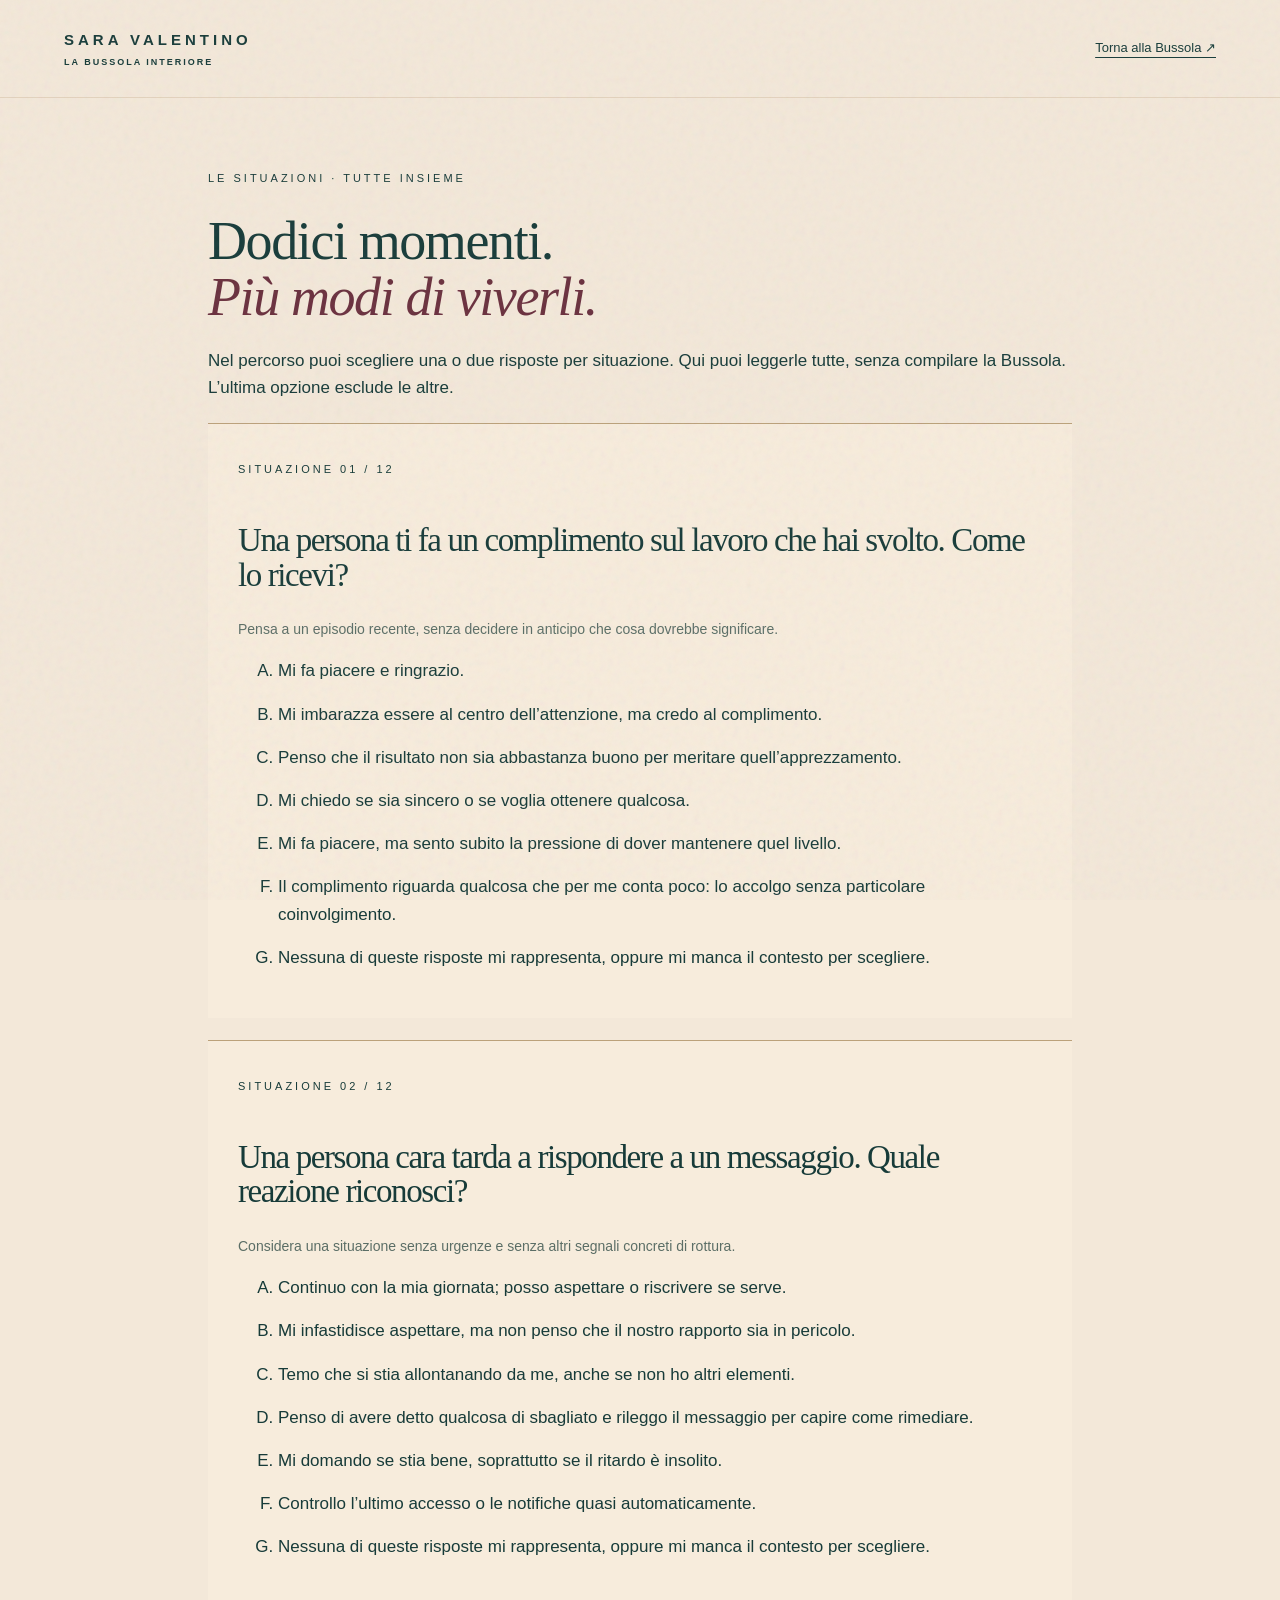
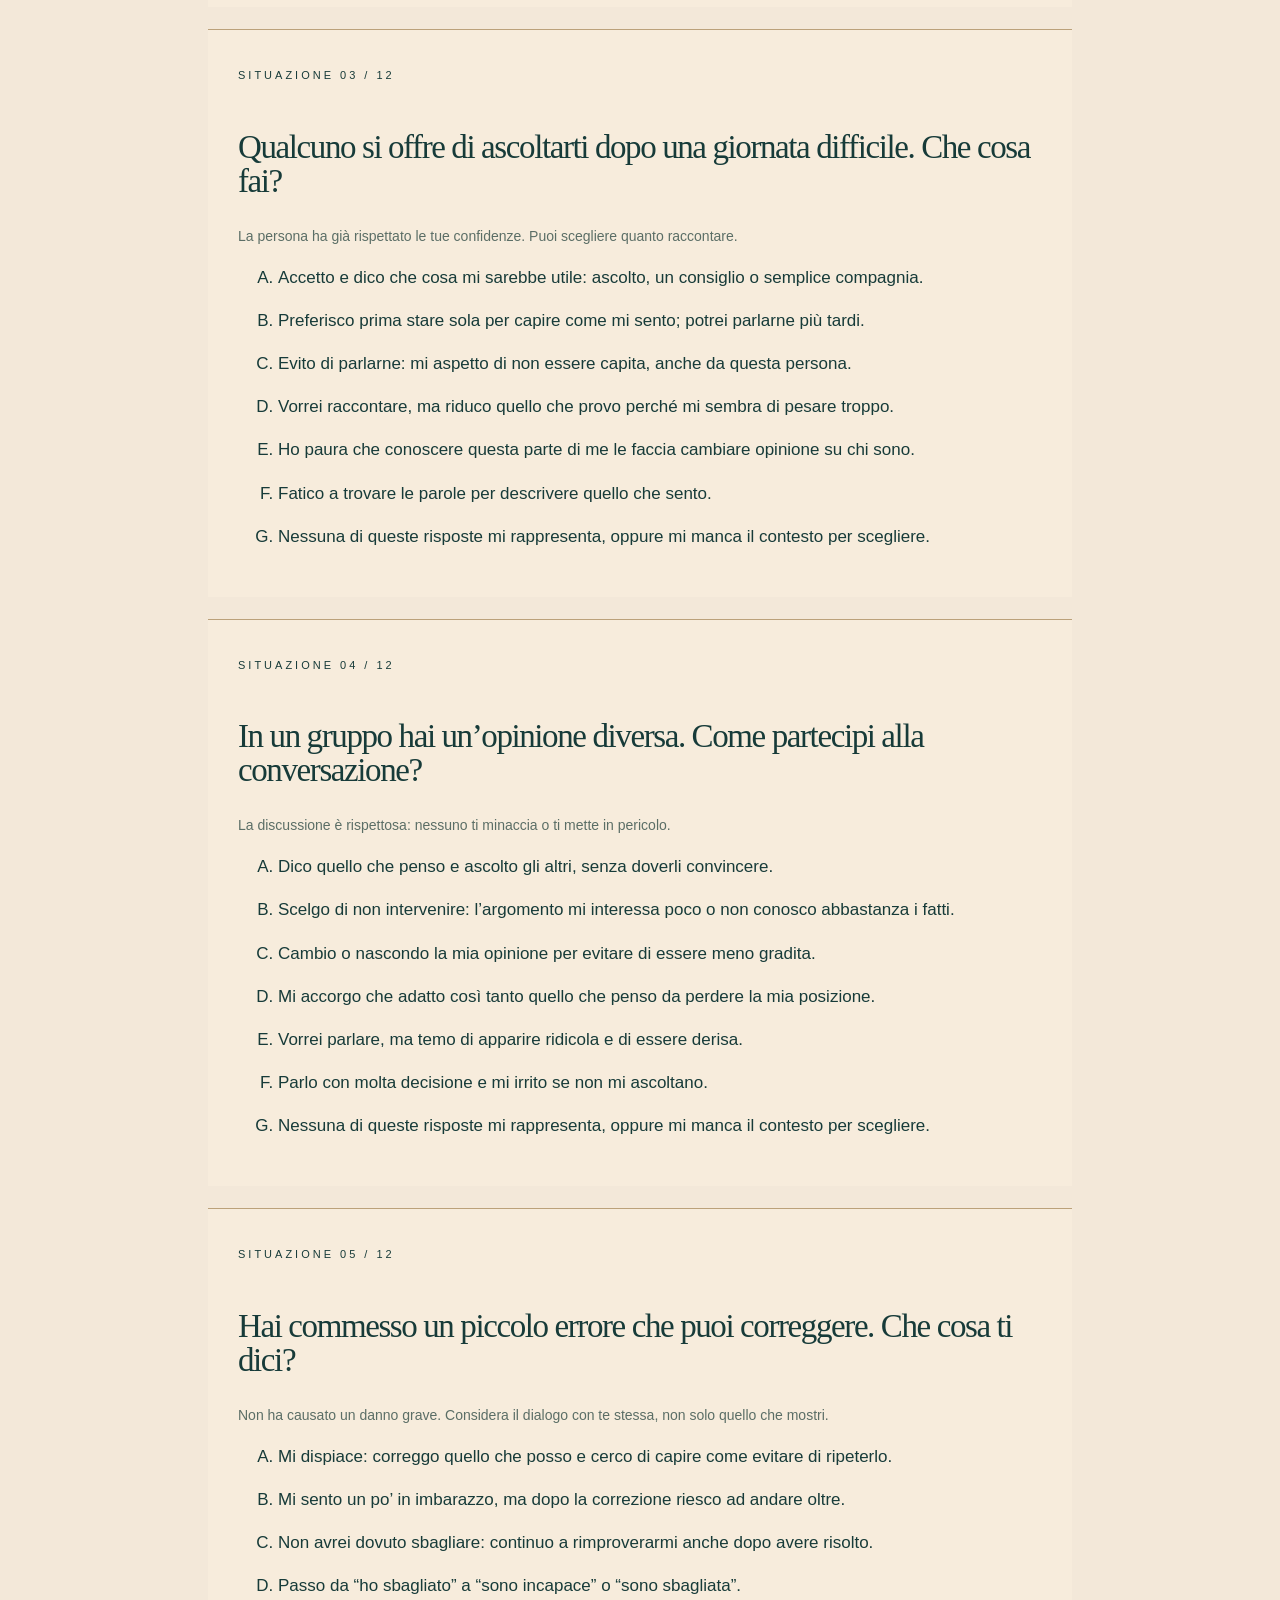
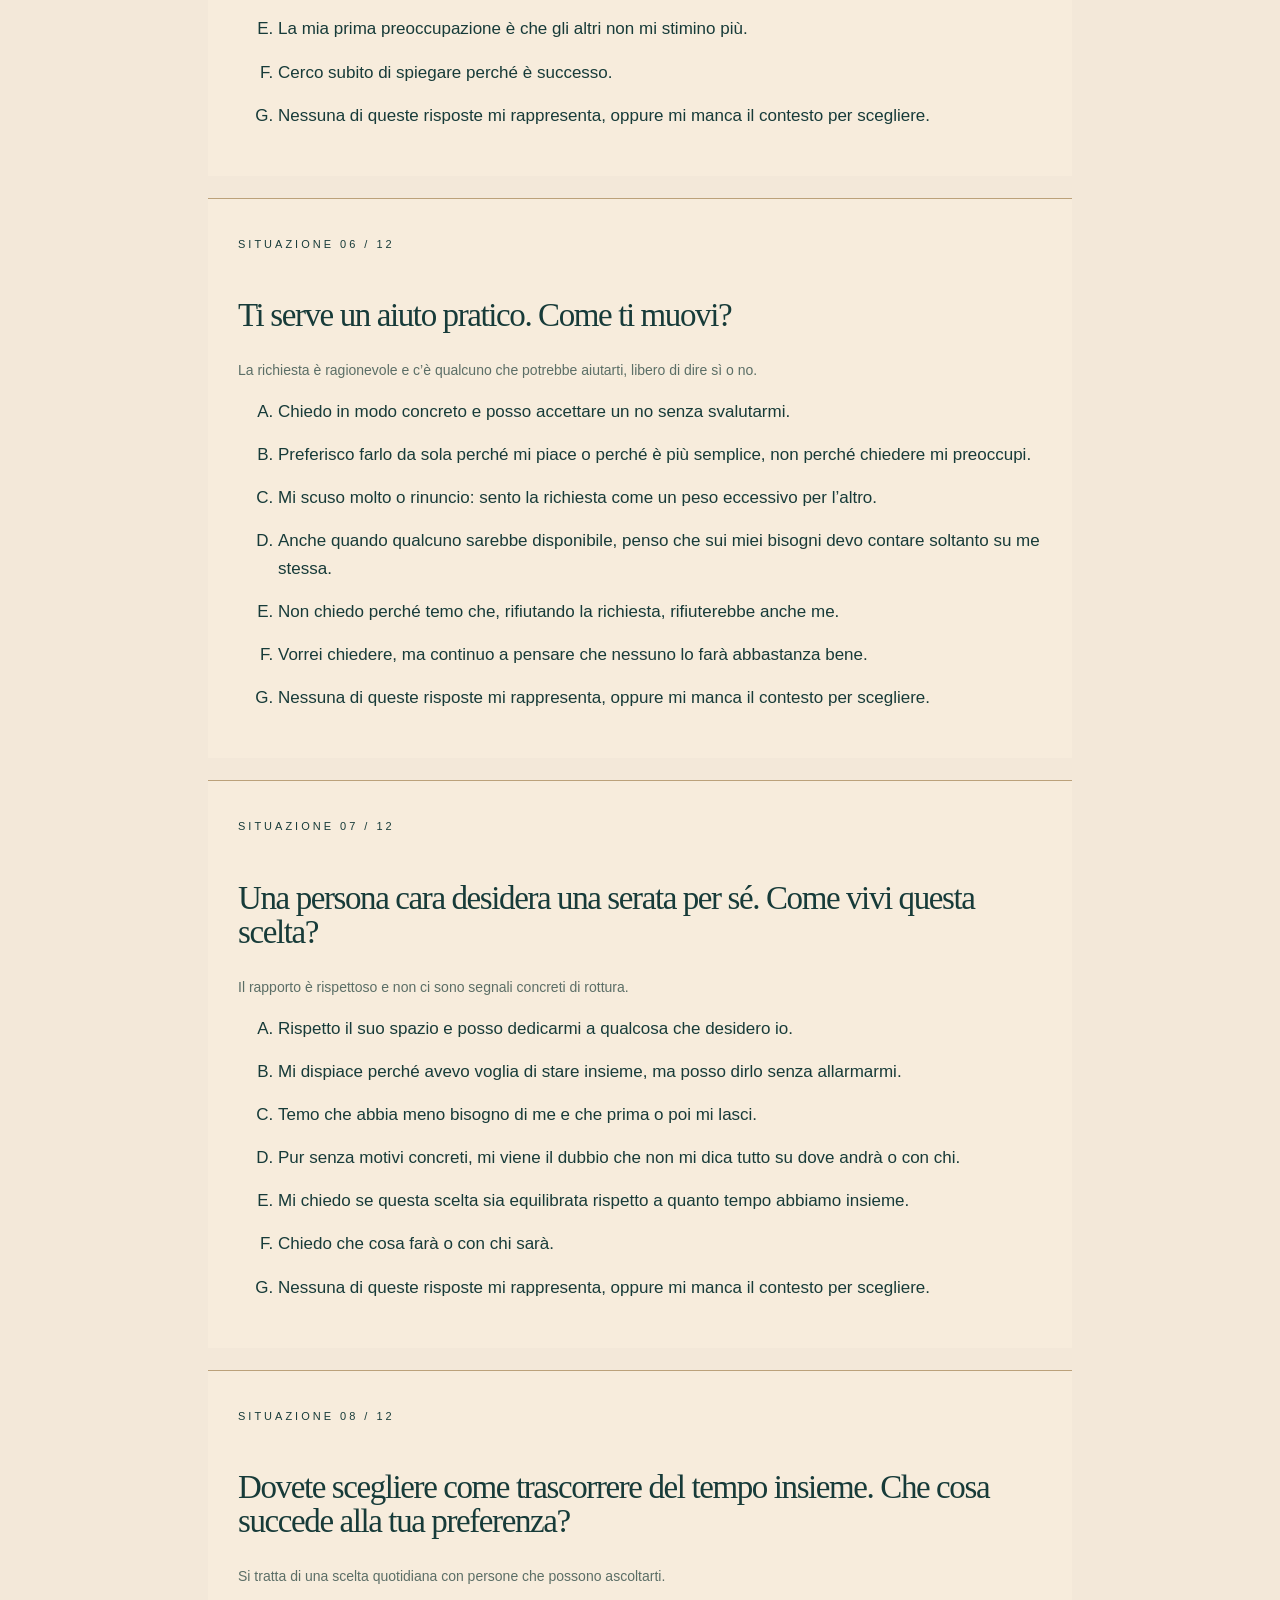
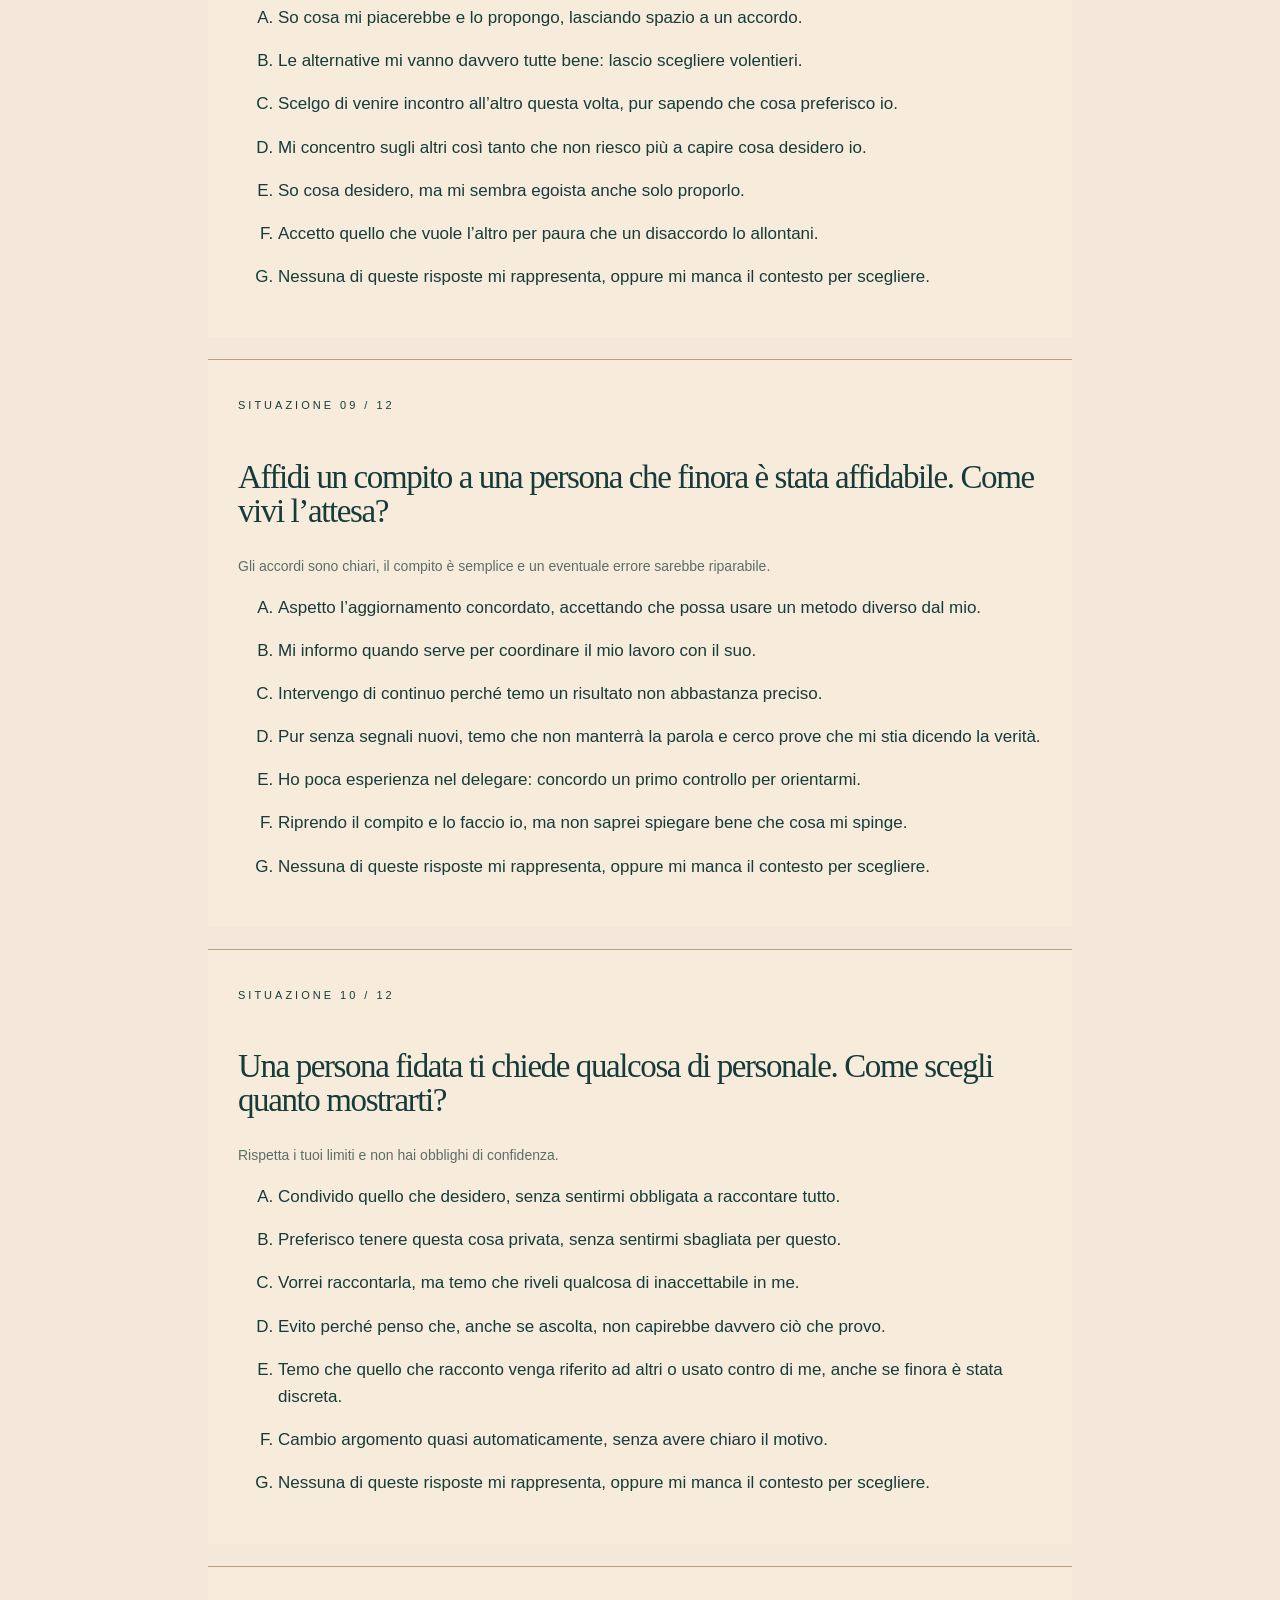
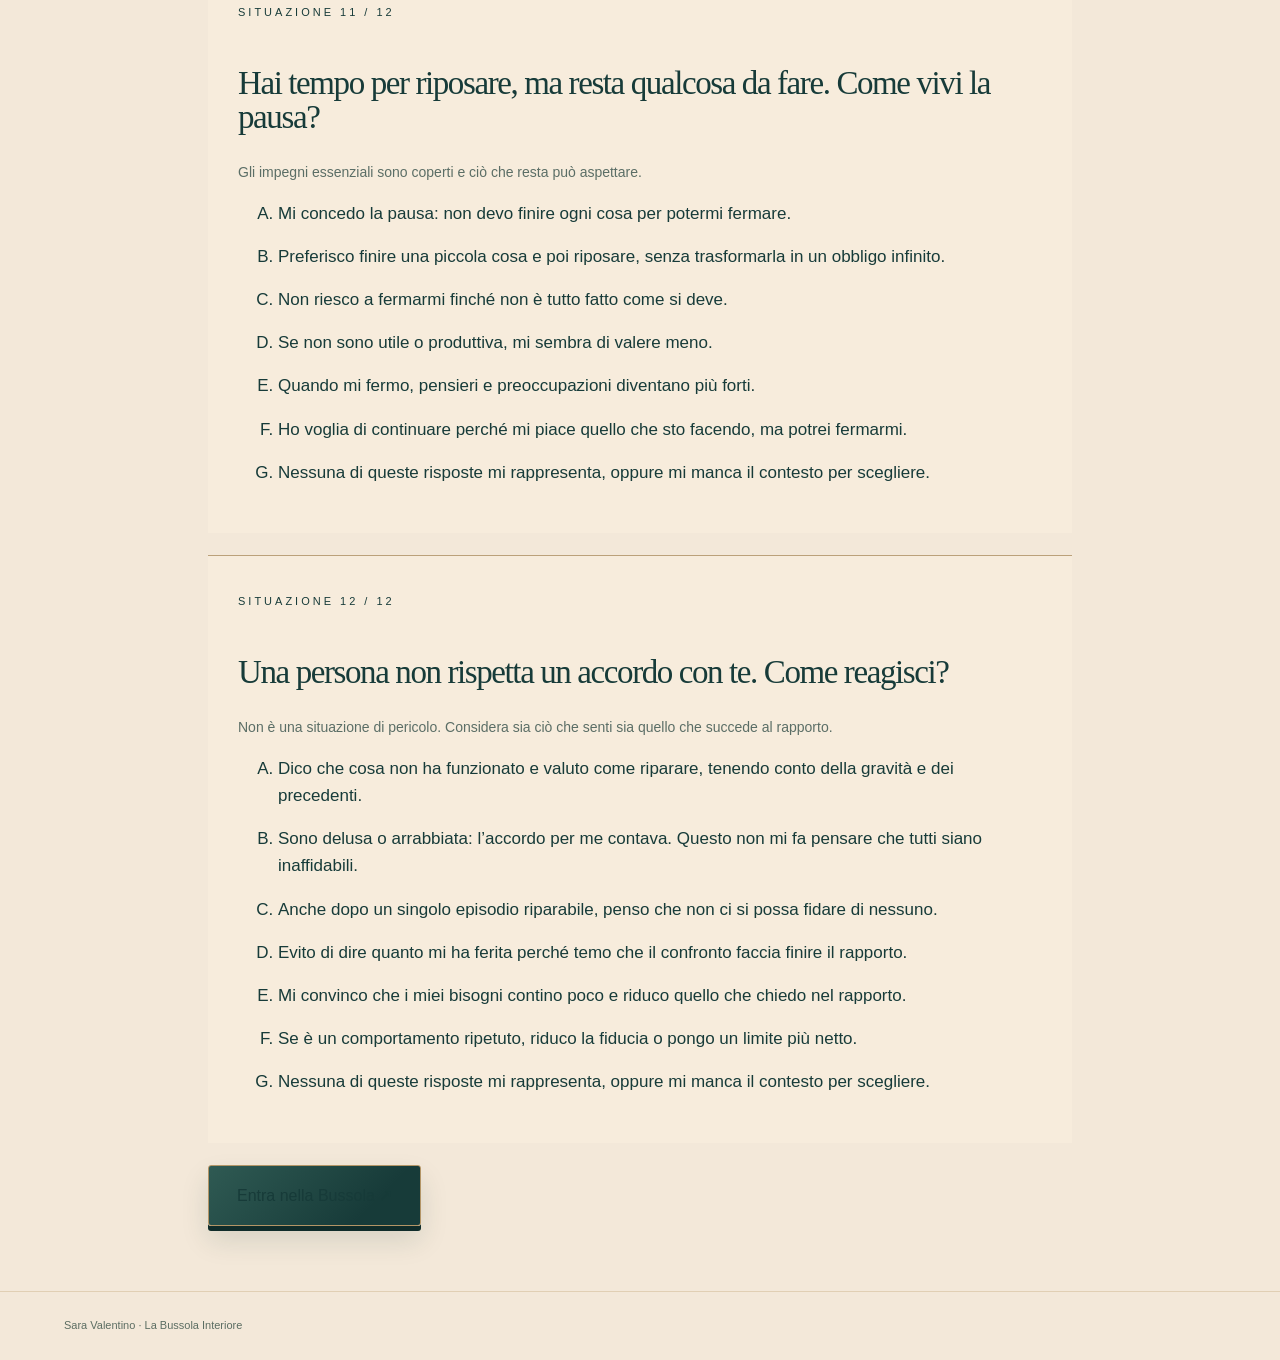
==== domande.html @ 87902593 "Bussola nuova con modulo email prima del risultato" ====
<!doctype html><html lang="it"><head><meta charset="utf-8"><meta name="viewport" content="width=device-width,initial-scale=1"><title>Le 12 domande | La Bussola Interiore</title><link rel="stylesheet" href="style.css"></head><body><header><a href="./" class="brand">SARA VALENTINO<span>LA BUSSOLA INTERIORE</span></a><a href="./" class="method">Torna alla Bussola ↗</a></header><main class="document"><span class="eyebrow">Le situazioni · tutte insieme</span><h1>Dodici momenti.<br><em>Più modi di viverli.</em></h1><p>Nel percorso puoi scegliere una o due risposte per situazione. Qui puoi leggerle tutte, senza compilare la Bussola. L’ultima opzione esclude le altre.</p><section class="profile"><span class="eyebrow">Situazione 01 / 12</span><h2>Una persona ti fa un complimento sul lavoro che hai svolto. Come lo ricevi?</h2><p class="note">Pensa a un episodio recente, senza decidere in anticipo che cosa dovrebbe significare.</p><ol type="A"><li>Mi fa piacere e ringrazio.</li><li>Mi imbarazza essere al centro dell’attenzione, ma credo al complimento.</li><li>Penso che il risultato non sia abbastanza buono per meritare quell’apprezzamento.</li><li>Mi chiedo se sia sincero o se voglia ottenere qualcosa.</li><li>Mi fa piacere, ma sento subito la pressione di dover mantenere quel livello.</li><li>Il complimento riguarda qualcosa che per me conta poco: lo accolgo senza particolare coinvolgimento.</li><li>Nessuna di queste risposte mi rappresenta, oppure mi manca il contesto per scegliere.</li></ol></section><section class="profile"><span class="eyebrow">Situazione 02 / 12</span><h2>Una persona cara tarda a rispondere a un messaggio. Quale reazione riconosci?</h2><p class="note">Considera una situazione senza urgenze e senza altri segnali concreti di rottura.</p><ol type="A"><li>Continuo con la mia giornata; posso aspettare o riscrivere se serve.</li><li>Mi infastidisce aspettare, ma non penso che il nostro rapporto sia in pericolo.</li><li>Temo che si stia allontanando da me, anche se non ho altri elementi.</li><li>Penso di avere detto qualcosa di sbagliato e rileggo il messaggio per capire come rimediare.</li><li>Mi domando se stia bene, soprattutto se il ritardo è insolito.</li><li>Controllo l’ultimo accesso o le notifiche quasi automaticamente.</li><li>Nessuna di queste risposte mi rappresenta, oppure mi manca il contesto per scegliere.</li></ol></section><section class="profile"><span class="eyebrow">Situazione 03 / 12</span><h2>Qualcuno si offre di ascoltarti dopo una giornata difficile. Che cosa fai?</h2><p class="note">La persona ha già rispettato le tue confidenze. Puoi scegliere quanto raccontare.</p><ol type="A"><li>Accetto e dico che cosa mi sarebbe utile: ascolto, un consiglio o semplice compagnia.</li><li>Preferisco prima stare sola per capire come mi sento; potrei parlarne più tardi.</li><li>Evito di parlarne: mi aspetto di non essere capita, anche da questa persona.</li><li>Vorrei raccontare, ma riduco quello che provo perché mi sembra di pesare troppo.</li><li>Ho paura che conoscere questa parte di me le faccia cambiare opinione su chi sono.</li><li>Fatico a trovare le parole per descrivere quello che sento.</li><li>Nessuna di queste risposte mi rappresenta, oppure mi manca il contesto per scegliere.</li></ol></section><section class="profile"><span class="eyebrow">Situazione 04 / 12</span><h2>In un gruppo hai un’opinione diversa. Come partecipi alla conversazione?</h2><p class="note">La discussione è rispettosa: nessuno ti minaccia o ti mette in pericolo.</p><ol type="A"><li>Dico quello che penso e ascolto gli altri, senza doverli convincere.</li><li>Scelgo di non intervenire: l’argomento mi interessa poco o non conosco abbastanza i fatti.</li><li>Cambio o nascondo la mia opinione per evitare di essere meno gradita.</li><li>Mi accorgo che adatto così tanto quello che penso da perdere la mia posizione.</li><li>Vorrei parlare, ma temo di apparire ridicola e di essere derisa.</li><li>Parlo con molta decisione e mi irrito se non mi ascoltano.</li><li>Nessuna di queste risposte mi rappresenta, oppure mi manca il contesto per scegliere.</li></ol></section><section class="profile"><span class="eyebrow">Situazione 05 / 12</span><h2>Hai commesso un piccolo errore che puoi correggere. Che cosa ti dici?</h2><p class="note">Non ha causato un danno grave. Considera il dialogo con te stessa, non solo quello che mostri.</p><ol type="A"><li>Mi dispiace: correggo quello che posso e cerco di capire come evitare di ripeterlo.</li><li>Mi sento un po’ in imbarazzo, ma dopo la correzione riesco ad andare oltre.</li><li>Non avrei dovuto sbagliare: continuo a rimproverarmi anche dopo avere risolto.</li><li>Passo da “ho sbagliato” a “sono incapace” o “sono sbagliata”.</li><li>La mia prima preoccupazione è che gli altri non mi stimino più.</li><li>Cerco subito di spiegare perché è successo.</li><li>Nessuna di queste risposte mi rappresenta, oppure mi manca il contesto per scegliere.</li></ol></section><section class="profile"><span class="eyebrow">Situazione 06 / 12</span><h2>Ti serve un aiuto pratico. Come ti muovi?</h2><p class="note">La richiesta è ragionevole e c’è qualcuno che potrebbe aiutarti, libero di dire sì o no.</p><ol type="A"><li>Chiedo in modo concreto e posso accettare un no senza svalutarmi.</li><li>Preferisco farlo da sola perché mi piace o perché è più semplice, non perché chiedere mi preoccupi.</li><li>Mi scuso molto o rinuncio: sento la richiesta come un peso eccessivo per l’altro.</li><li>Anche quando qualcuno sarebbe disponibile, penso che sui miei bisogni devo contare soltanto su me stessa.</li><li>Non chiedo perché temo che, rifiutando la richiesta, rifiuterebbe anche me.</li><li>Vorrei chiedere, ma continuo a pensare che nessuno lo farà abbastanza bene.</li><li>Nessuna di queste risposte mi rappresenta, oppure mi manca il contesto per scegliere.</li></ol></section><section class="profile"><span class="eyebrow">Situazione 07 / 12</span><h2>Una persona cara desidera una serata per sé. Come vivi questa scelta?</h2><p class="note">Il rapporto è rispettoso e non ci sono segnali concreti di rottura.</p><ol type="A"><li>Rispetto il suo spazio e posso dedicarmi a qualcosa che desidero io.</li><li>Mi dispiace perché avevo voglia di stare insieme, ma posso dirlo senza allarmarmi.</li><li>Temo che abbia meno bisogno di me e che prima o poi mi lasci.</li><li>Pur senza motivi concreti, mi viene il dubbio che non mi dica tutto su dove andrà o con chi.</li><li>Mi chiedo se questa scelta sia equilibrata rispetto a quanto tempo abbiamo insieme.</li><li>Chiedo che cosa farà o con chi sarà.</li><li>Nessuna di queste risposte mi rappresenta, oppure mi manca il contesto per scegliere.</li></ol></section><section class="profile"><span class="eyebrow">Situazione 08 / 12</span><h2>Dovete scegliere come trascorrere del tempo insieme. Che cosa succede alla tua preferenza?</h2><p class="note">Si tratta di una scelta quotidiana con persone che possono ascoltarti.</p><ol type="A"><li>So cosa mi piacerebbe e lo propongo, lasciando spazio a un accordo.</li><li>Le alternative mi vanno davvero tutte bene: lascio scegliere volentieri.</li><li>Scelgo di venire incontro all’altro questa volta, pur sapendo che cosa preferisco io.</li><li>Mi concentro sugli altri così tanto che non riesco più a capire cosa desidero io.</li><li>So cosa desidero, ma mi sembra egoista anche solo proporlo.</li><li>Accetto quello che vuole l’altro per paura che un disaccordo lo allontani.</li><li>Nessuna di queste risposte mi rappresenta, oppure mi manca il contesto per scegliere.</li></ol></section><section class="profile"><span class="eyebrow">Situazione 09 / 12</span><h2>Affidi un compito a una persona che finora è stata affidabile. Come vivi l’attesa?</h2><p class="note">Gli accordi sono chiari, il compito è semplice e un eventuale errore sarebbe riparabile.</p><ol type="A"><li>Aspetto l’aggiornamento concordato, accettando che possa usare un metodo diverso dal mio.</li><li>Mi informo quando serve per coordinare il mio lavoro con il suo.</li><li>Intervengo di continuo perché temo un risultato non abbastanza preciso.</li><li>Pur senza segnali nuovi, temo che non manterrà la parola e cerco prove che mi stia dicendo la verità.</li><li>Ho poca esperienza nel delegare: concordo un primo controllo per orientarmi.</li><li>Riprendo il compito e lo faccio io, ma non saprei spiegare bene che cosa mi spinge.</li><li>Nessuna di queste risposte mi rappresenta, oppure mi manca il contesto per scegliere.</li></ol></section><section class="profile"><span class="eyebrow">Situazione 10 / 12</span><h2>Una persona fidata ti chiede qualcosa di personale. Come scegli quanto mostrarti?</h2><p class="note">Rispetta i tuoi limiti e non hai obblighi di confidenza.</p><ol type="A"><li>Condivido quello che desidero, senza sentirmi obbligata a raccontare tutto.</li><li>Preferisco tenere questa cosa privata, senza sentirmi sbagliata per questo.</li><li>Vorrei raccontarla, ma temo che riveli qualcosa di inaccettabile in me.</li><li>Evito perché penso che, anche se ascolta, non capirebbe davvero ciò che provo.</li><li>Temo che quello che racconto venga riferito ad altri o usato contro di me, anche se finora è stata discreta.</li><li>Cambio argomento quasi automaticamente, senza avere chiaro il motivo.</li><li>Nessuna di queste risposte mi rappresenta, oppure mi manca il contesto per scegliere.</li></ol></section><section class="profile"><span class="eyebrow">Situazione 11 / 12</span><h2>Hai tempo per riposare, ma resta qualcosa da fare. Come vivi la pausa?</h2><p class="note">Gli impegni essenziali sono coperti e ciò che resta può aspettare.</p><ol type="A"><li>Mi concedo la pausa: non devo finire ogni cosa per potermi fermare.</li><li>Preferisco finire una piccola cosa e poi riposare, senza trasformarla in un obbligo infinito.</li><li>Non riesco a fermarmi finché non è tutto fatto come si deve.</li><li>Se non sono utile o produttiva, mi sembra di valere meno.</li><li>Quando mi fermo, pensieri e preoccupazioni diventano più forti.</li><li>Ho voglia di continuare perché mi piace quello che sto facendo, ma potrei fermarmi.</li><li>Nessuna di queste risposte mi rappresenta, oppure mi manca il contesto per scegliere.</li></ol></section><section class="profile"><span class="eyebrow">Situazione 12 / 12</span><h2>Una persona non rispetta un accordo con te. Come reagisci?</h2><p class="note">Non è una situazione di pericolo. Considera sia ciò che senti sia quello che succede al rapporto.</p><ol type="A"><li>Dico che cosa non ha funzionato e valuto come riparare, tenendo conto della gravità e dei precedenti.</li><li>Sono delusa o arrabbiata: l’accordo per me contava. Questo non mi fa pensare che tutti siano inaffidabili.</li><li>Anche dopo un singolo episodio riparabile, penso che non ci si possa fidare di nessuno.</li><li>Evito di dire quanto mi ha ferita perché temo che il confronto faccia finire il rapporto.</li><li>Mi convinco che i miei bisogni contino poco e riduco quello che chiedo nel rapporto.</li><li>Se è un comportamento ripetuto, riduco la fiducia o pongo un limite più netto.</li><li>Nessuna di queste risposte mi rappresenta, oppure mi manca il contesto per scegliere.</li></ol></section><a class="primary" href="./">Entra nella Bussola ↗</a></main><footer>Sara Valentino · La Bussola Interiore</footer></body></html>
---- style.css ----
*{box-sizing:border-box} :root{--ink:#173b39;--paper:#f3e8d9;--rose:#dec0af;--gold:#c69f63;--wine:#6a303e}body{margin:0;color:var(--ink);background:var(--paper);font-family:Arial,Helvetica,sans-serif;font-size:17px;line-height:1.6}body:before{content:'';position:fixed;inset:0;pointer-events:none;opacity:.16;z-index:8;background-image:url("data:image/svg+xml,%3Csvg viewBox='0 0 160 160' xmlns='http://www.w3.org/2000/svg'%3E%3Cfilter id='n'%3E%3CfeTurbulence type='fractalNoise' baseFrequency='.85' numOctaves='3' stitchTiles='stitch'/%3E%3C/filter%3E%3Crect width='100%25' height='100%25' opacity='.4' filter='url(%23n)'/%3E%3C/svg%3E")}header{max-width:1440px;margin:auto;display:flex;align-items:center;justify-content:space-between;padding:28px 5vw;border-bottom:1px solid #b8987044}.brand{color:var(--ink);font-size:15px;letter-spacing:4px;text-decoration:none;font-weight:bold}.brand span{display:block;font-size:9px;letter-spacing:2px;margin-top:3px}.method{color:var(--ink);font-size:13px;text-underline-offset:5px}h1,h2,h3{font-family:Georgia,'Times New Roman',serif;font-weight:normal;line-height:1.04;letter-spacing:-1.4px}h1{font-size:clamp(48px,6.4vw,94px);margin:22px 0}h1 em,h2 em{color:var(--wine);font-weight:normal}h2{font-size:clamp(34px,4vw,58px)}h3{font-size:29px;letter-spacing:-.6px}.eyebrow{font-size:11px;letter-spacing:3px;text-transform:uppercase}.hero{display:grid;grid-template-columns:1.04fr 1fr;max-width:1440px;margin:auto;min-height:710px}.intro{padding:72px 5vw 60px;display:flex;flex-direction:column;align-items:flex-start;justify-content:center}.intro p{max-width:430px;margin:10px 0 24px}.art{position:relative;min-height:650px;background:#193a38 url('assets/hero.jpg') center/cover;box-shadow:inset 0 0 60px #0003}.art:after{content:'';position:absolute;inset:0;background:linear-gradient(0deg,#102b32aa,transparent 40%)}.art-caption{position:absolute;bottom:35px;left:30px;right:30px;color:#f8e8d5;z-index:1;font-family:Georgia,serif;font-size:29px;line-height:1.15}.art-caption small{display:block;font:10px Arial;letter-spacing:3px;margin-top:18px}.gold-line{width:64px;height:1px;background:var(--gold);margin:25px 0}.primary{border:1px solid #b39566;background:linear-gradient(135deg,#2f5a53,#173b39 75%);color:#fff5e5;padding:17px 28px;font-size:16px;cursor:pointer;box-shadow:0 5px 0 #102c2a,0 14px 28px #16393422;display:inline-block;text-decoration:none;border-radius:3px}.primary:hover{background:linear-gradient(135deg,#396f63,#214b43)}button,a{touch-action:manipulation}button:focus-visible,a:focus-visible{outline:3px solid #b67a31;outline-offset:5px}.small{font-size:13px;color:#49625b}.facts{display:flex;gap:24px;margin:24px 0 10px;font-size:12px}.facts span{border-top:1px solid #bd9868;padding-top:8px}.promise{max-width:1130px;padding:45px 30px;margin:auto;display:grid;grid-template-columns:1fr 2fr;gap:40px}.promise p{margin:0}.shell{display:grid;grid-template-columns:minmax(280px,.72fr) 1.4fr;max-width:1240px;margin:38px auto 65px;min-height:720px;box-shadow:0 28px 60px #36271c18}.side-art{background:#173d3a url('assets/hero.jpg') 57% center/cover;position:relative;min-height:580px}.side-art:after{content:'';position:absolute;inset:0;background:linear-gradient(0deg,#102f31ee,transparent 85%)}.side-copy{position:absolute;z-index:1;bottom:36px;padding:35px;color:#f6e5d0}.side-copy h2{font-size:44px}.side-copy p{font-size:14px;color:#ecdbca}.sheet{padding:42px 50px;background:linear-gradient(120deg,#fff6e9,#ecddca);box-shadow:inset 1px 0 2px #fff9;position:relative}.progress-info{display:flex;justify-content:space-between;font-size:11px;letter-spacing:1.5px;text-transform:uppercase}.progress{height:3px;background:#c7bca9;margin:12px 0 30px}.progress div{height:3px;background:var(--wine);transition:width .3s}.sheet h2{font-size:clamp(30px,3vw,43px);line-height:1.12;margin:22px 0 13px}.note{font-size:14px;line-height:1.5;color:#5b6e66}.answers{display:grid;gap:12px;margin:26px 0}.answer{display:flex;gap:15px;align-items:center;text-align:left;color:var(--ink);padding:17px 20px;border:1px solid #bfa889;border-radius:4px;background:linear-gradient(135deg,#fff9ef,#e8d8c5);box-shadow:0 3px 0 #b5a18b55,0 7px 14px #4b33280b;font:16px/1.4 Arial;cursor:pointer;min-height:65px}.answer .letter{border:1px solid #ac9572;border-radius:50%;flex-shrink:0;height:28px;width:28px;display:grid;place-items:center;font-size:11px}.answer:hover{border-color:#497669;background:#f4e3cf}.answer[aria-pressed=true]{background:linear-gradient(125deg,#305951,#1e433e);color:#fff4e0;border-color:#af8e58;box-shadow:0 3px 0 #142e2a}.answer[aria-pressed=true] .letter{border-color:#d3b579}.answer:last-child{font-size:14px}.navigation{display:flex;justify-content:space-between;align-items:center;margin-top:27px;gap:20px}.plain{background:none;border:0;color:var(--ink);font-size:14px;padding:12px 0;cursor:pointer;text-decoration:underline;text-underline-offset:4px}.primary:disabled{opacity:.4;cursor:default}.privacy{font-size:12px;color:#627267;line-height:1.4;margin-top:22px}.results{max-width:1000px;margin:60px auto;padding:0 30px}.result-head{border-bottom:1px solid #b29468;padding-bottom:25px}.result-head h1{font-size:clamp(42px,5vw,65px)}.summary-ribbon{display:flex;gap:20px;flex-wrap:wrap;margin:24px 0;color:#365f55;font-size:14px}.summary-ribbon span{padding:10px 0;border-top:1px solid #bba17a}.result-grid{display:grid;grid-template-columns:1fr 1fr;gap:35px;margin:34px 0}.map{background:#e6d5bd;padding:30px;box-shadow:inset 0 1px #fff,0 12px 24px #32201e12;border:1px solid #c4a97e}.map h3{margin-top:0}.bar-row{margin:15px 0}.bar-title{display:flex;justify-content:space-between;gap:10px;font-size:14px}.bar-title span:last-child{font-size:12px;white-space:nowrap}.bar{height:7px;background:#c7b49a;margin-top:6px;border-radius:10px;overflow:hidden}.bar div{height:100%;background:linear-gradient(90deg,#42695d,#224a44);border-radius:10px}.profile{padding:30px;border-top:1px solid #bba17a;margin:22px 0;background:#fff4e44a}.profile h3{margin:8px 0}.profile .subtitle{font-family:Georgia,serif;font-size:23px;color:var(--wine)}.phrases{list-style:none;padding:0;counter-reset:item}.phrases li{position:relative;padding:12px 0 12px 38px;border-bottom:1px solid #bb9d7133;font-family:Georgia,serif;font-size:21px;line-height:1.3}.phrases li:before{counter-increment:item;content:'0' counter(item);position:absolute;left:0;color:#946d3a;font:11px/26px Arial}.book{display:grid;grid-template-columns:155px 1fr;gap:32px;padding:38px;background:#173c39;color:#f7ead9;margin-top:45px;border-top:3px solid #b89b64}.book img{width:100%;height:auto;align-self:center;box-shadow:8px 12px 24px #0006}.book h3{font-size:32px;margin:8px 0 15px}.book p{font-size:15px}.book a{color:#f4d9aa;text-underline-offset:5px}.document{max-width:920px;margin:65px auto;padding:0 28px}.document h1{font-size:54px}.document h2{font-size:33px;margin-top:42px}.document a{color:var(--ink)}.document li{margin:16px 0}.document .notice{padding:24px;background:#e4d1b5;border-left:3px solid var(--wine)}footer{padding:25px 5vw;display:flex;gap:15px;justify-content:space-between;border-top:1px solid #bc9c6b55;color:#5b6d62;font-size:11px}.topic-row{display:flex;justify-content:space-between;align-items:center;gap:12px;padding:10px 0;border-bottom:1px solid #b8987044;font-size:15px}.topic-row:last-child{border-bottom:0}.topic-row>div{display:flex;flex-wrap:wrap;gap:6px;justify-content:flex-end}.evidence-number{display:inline-grid;place-items:center;width:26px;height:26px;border-radius:50%;background:var(--ink);color:#fff4e0;font-size:12px}.evidence{list-style:none;padding:0}.evidence li{padding:14px 0;border-bottom:1px solid #bb9d7133}.evidence li p{margin:4px 0}.single-topic{margin:12px 0}.single-topic summary{cursor:pointer;font-family:Georgia,serif;font-size:20px;padding:6px 0}details.profile summary{cursor:pointer;font-family:Georgia,serif;font-size:22px} @media(max-width:760px){header{padding:20px}.brand{font-size:12px;letter-spacing:2.4px}.brand span{font-size:8px}.method{font-size:11px;max-width:100px;text-align:right}.hero{display:flex;flex-direction:column}.intro{padding:36px 25px 40px}.intro h1{font-size:57px}.art{min-height:450px;background-position:50% 30%}.art-caption{font-size:27px}.promise{display:block;padding:30px 25px}.promise h3{margin-top:0}.shell{display:block;margin:0;box-shadow:none;min-height:0}.side-art{min-height:175px;background-position:50% 29%}.side-copy{padding:20px 25px;bottom:0}.side-copy h2{font-size:31px;margin:0}.side-copy p{display:none}.side-copy .eyebrow{font-size:10px}.sheet{padding:28px 22px 35px}.sheet h2{font-size:32px}.answer{padding:16px;font-size:16px}.progress{margin-bottom:22px}.result-grid{grid-template-columns:1fr;gap:15px}.results{margin:35px auto;padding:0 23px}.profile{padding:24px 0}.map{padding:23px}.book{grid-template-columns:100px 1fr;gap:20px;padding:24px 18px}.book h3{font-size:26px}.book p{font-size:14px}.book .eyebrow{letter-spacing:1.4px;font-size:9px}.summary-ribbon{gap:8px;font-size:12px}footer{flex-direction:column;padding:24px}.document h1{font-size:42px}}@media(prefers-reduced-motion:reduce){*{transition:none!important}}@media print{header,footer,.navigation,.no-print{display:none}.results{margin:0;max-width:none}.book{background:white;color:black;break-inside:avoid}.book a{color:black}.profile,.map{break-inside:avoid}body:before{display:none}body{background:white}.result-grid{display:block}}
.selection-help{font-size:13px;color:#49625b;margin-top:22px}.topic-row{padding:12px 0;border-bottom:1px solid #b3946a55}.topic-row>span{font-size:15px;display:block;margin-bottom:6px}.topic-row>div{display:flex;gap:6px;flex-wrap:wrap}.evidence-number{display:inline-grid;place-items:center;background:#264e47;color:#fff2db;border:1px solid #aa8b57;border-radius:50%;height:28px;min-width:28px;font-size:11px}.evidence{list-style:none;padding:0;margin:15px 0}.evidence li{border-left:2px solid #b49568;padding:10px 0 10px 18px;margin:15px 0}.evidence p{margin:5px 0;line-height:1.5}.evidence .eyebrow{font-size:10px;letter-spacing:1.5px}.single-topic{padding:14px 0;border-bottom:1px solid #bba17a66}summary{cursor:pointer}.answer:last-child{margin-top:5px}.profile h3{line-height:1.13}.no-print{scroll-margin-top:20px}

.gate-form{margin-top:28px;display:flex;flex-direction:column;gap:12px;max-width:520px}.gate-input{font:inherit;font-size:1.1rem;padding:16px 18px;border:1.5px solid #153b3b;border-radius:14px;background:#fff;color:#1d2b2b;width:100%;box-sizing:border-box}.gate-input:focus{outline:3px solid #c9a35e;outline-offset:2px}.gate-error{color:#9b2c2c;min-height:1.2em;margin:0}
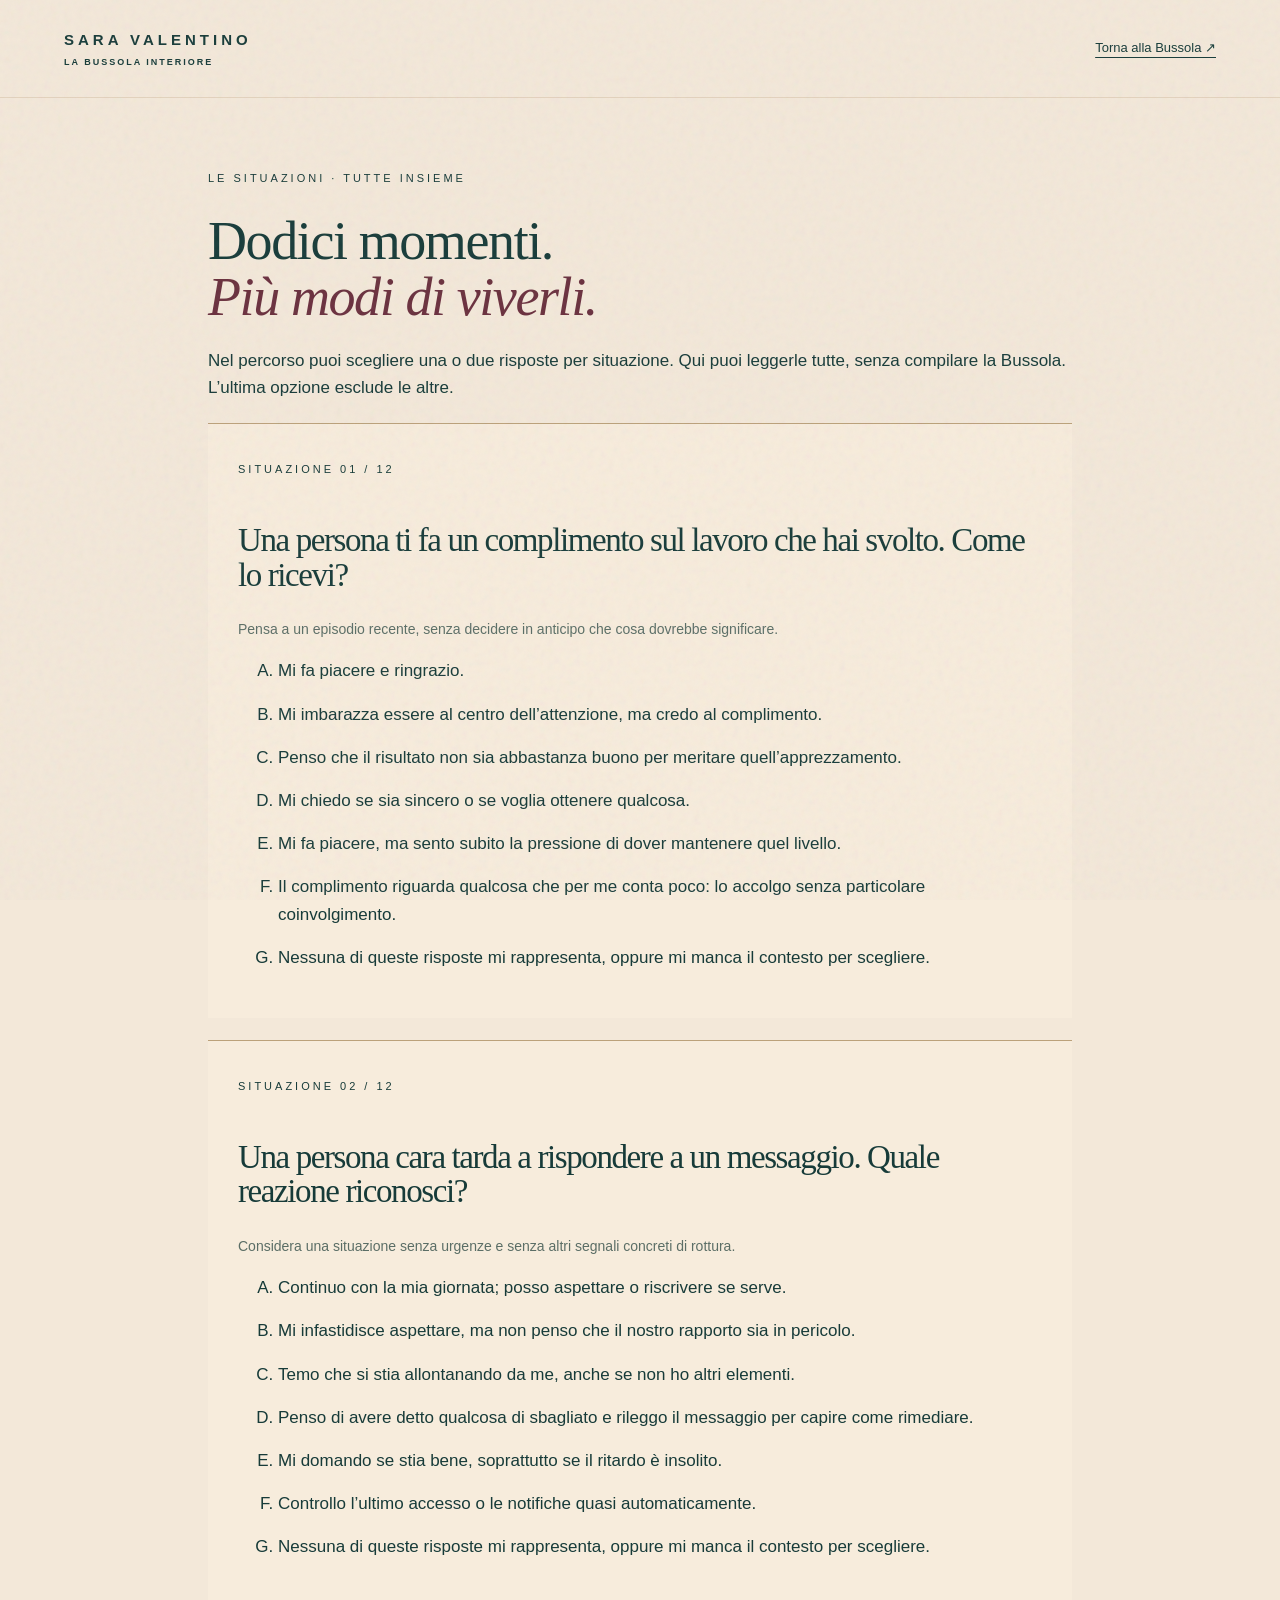
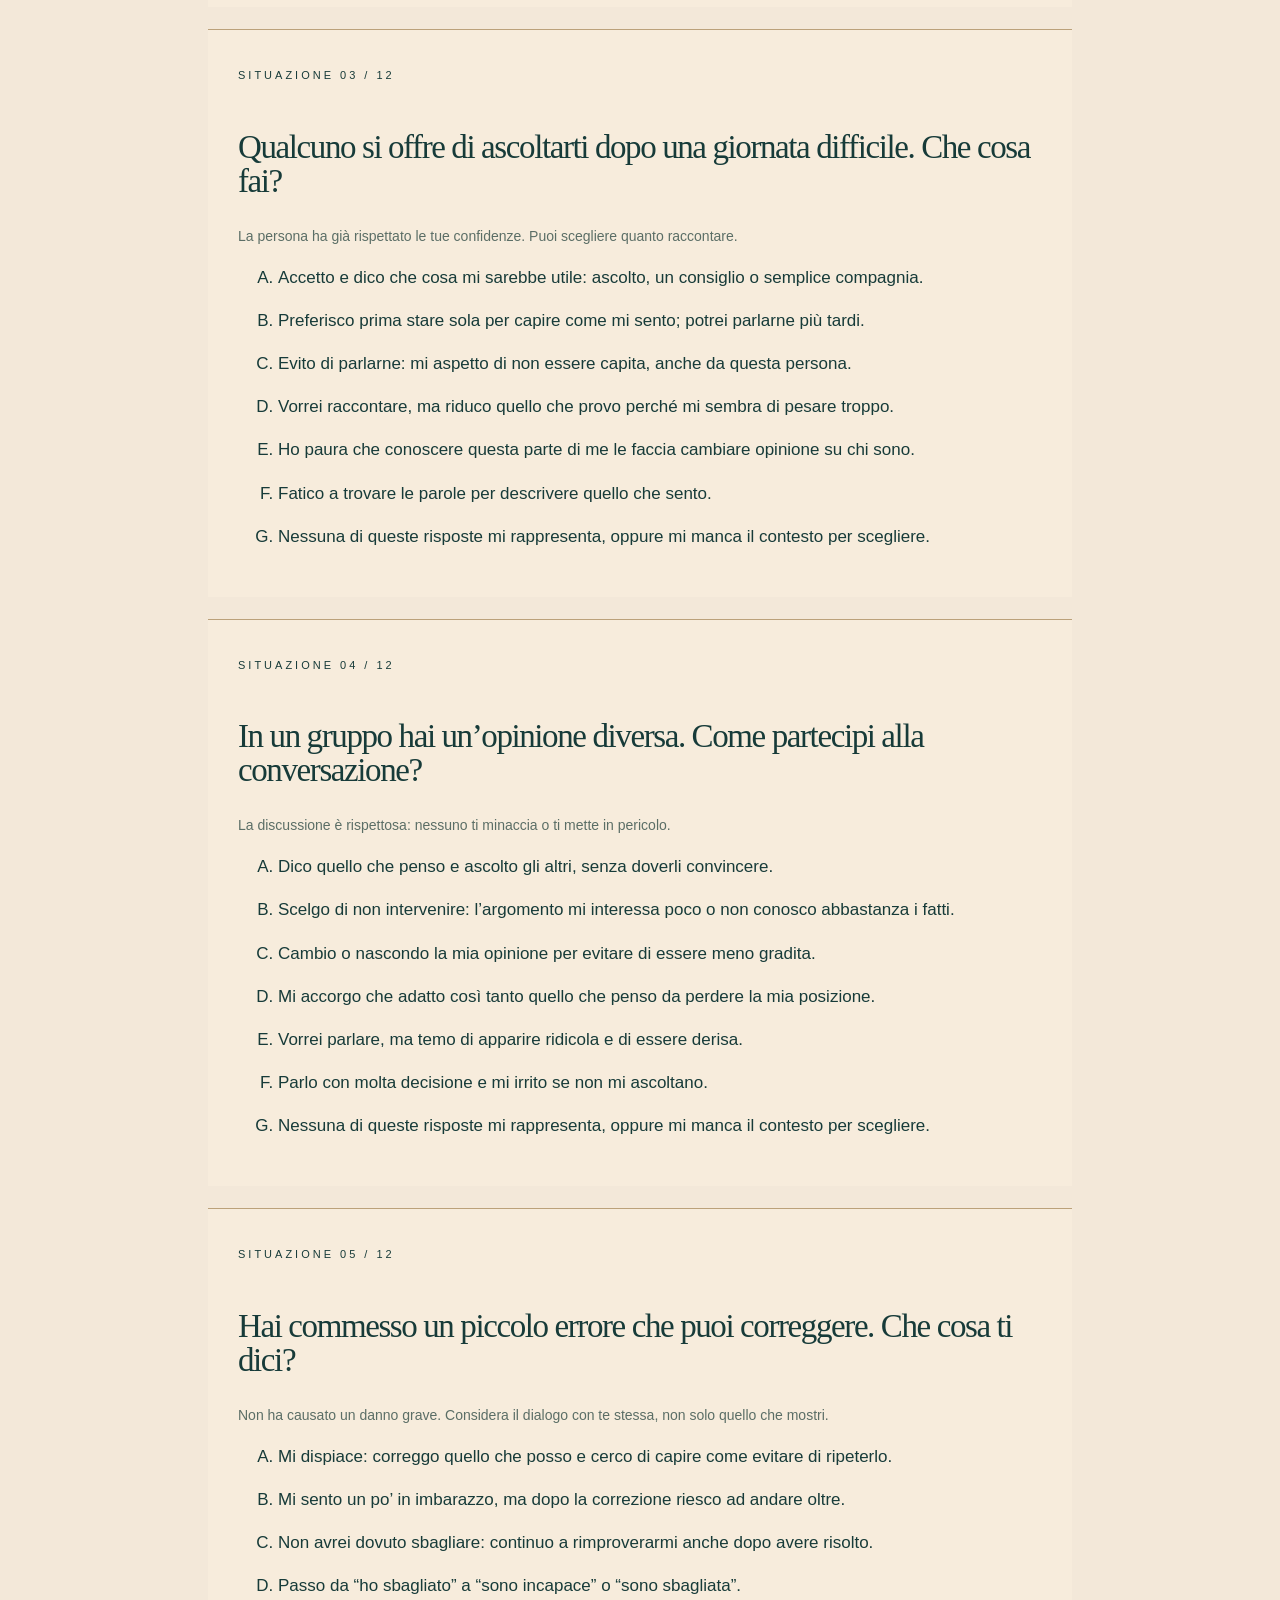
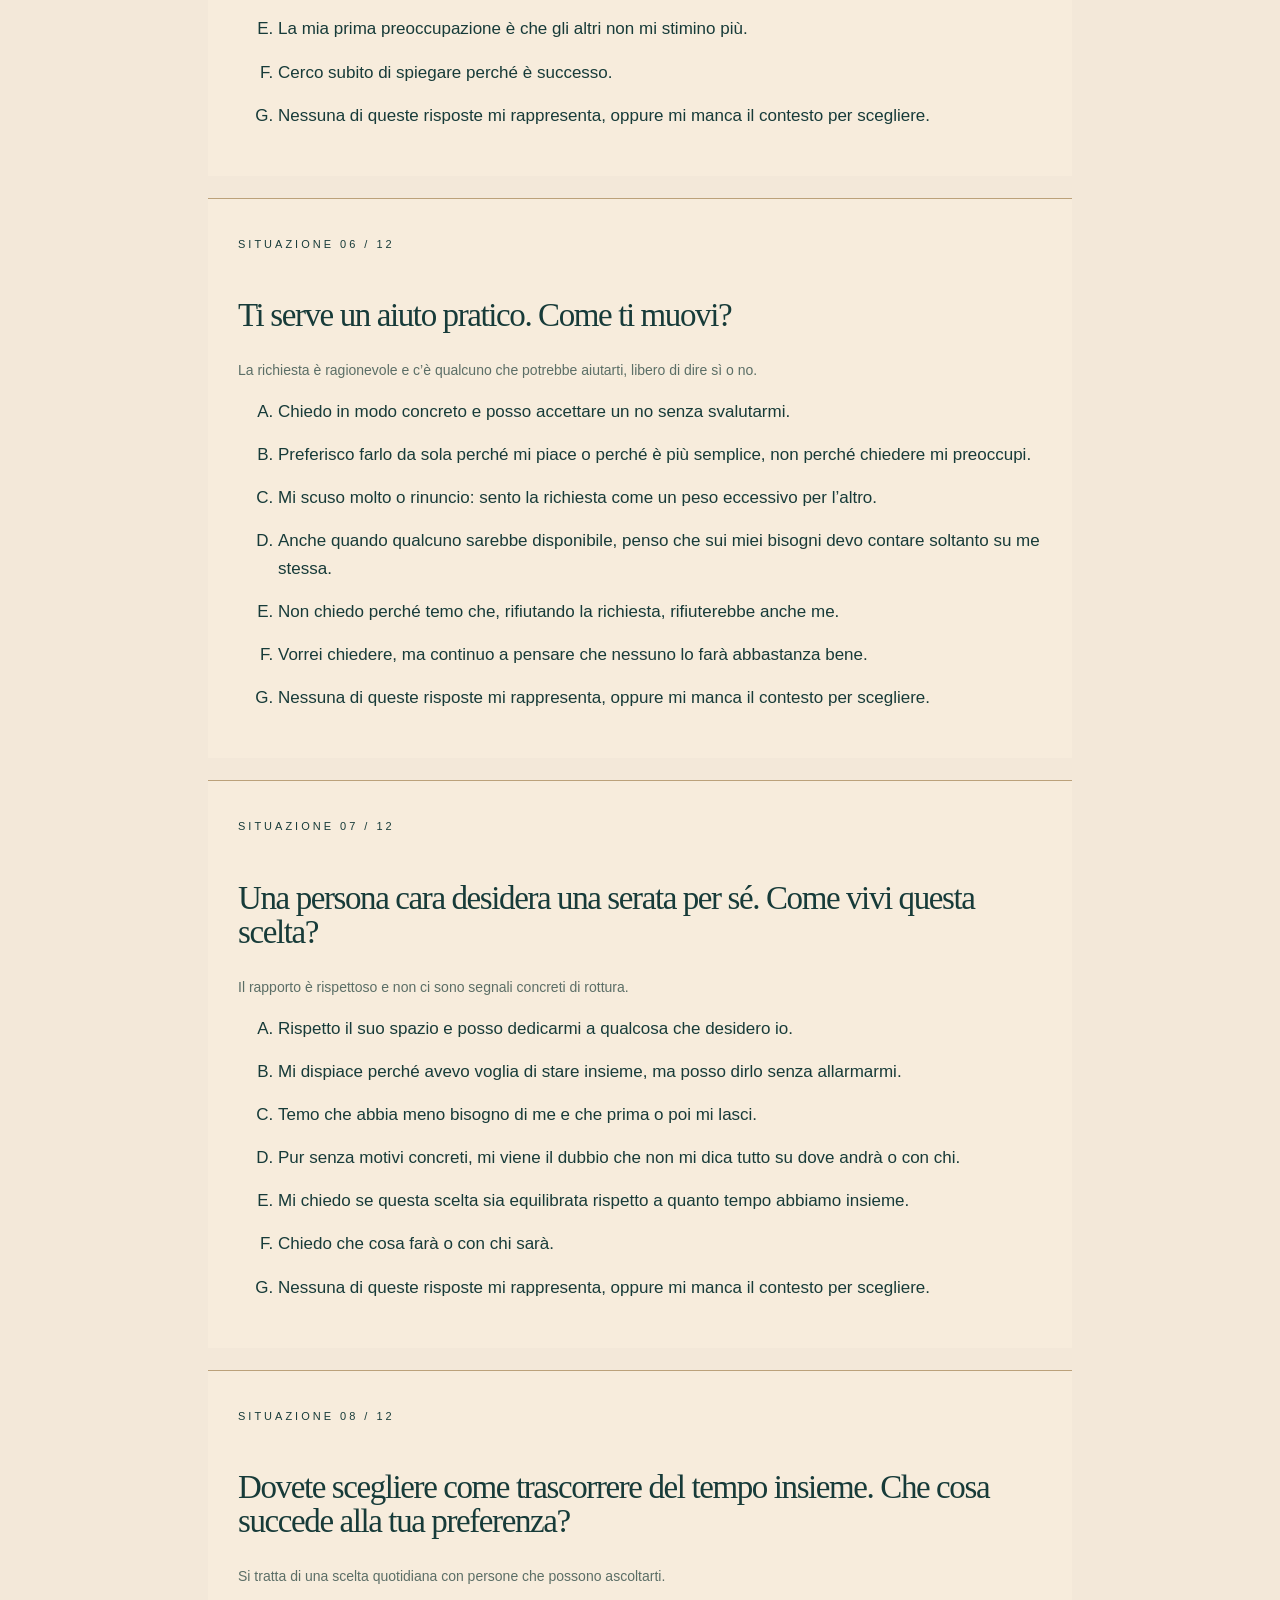
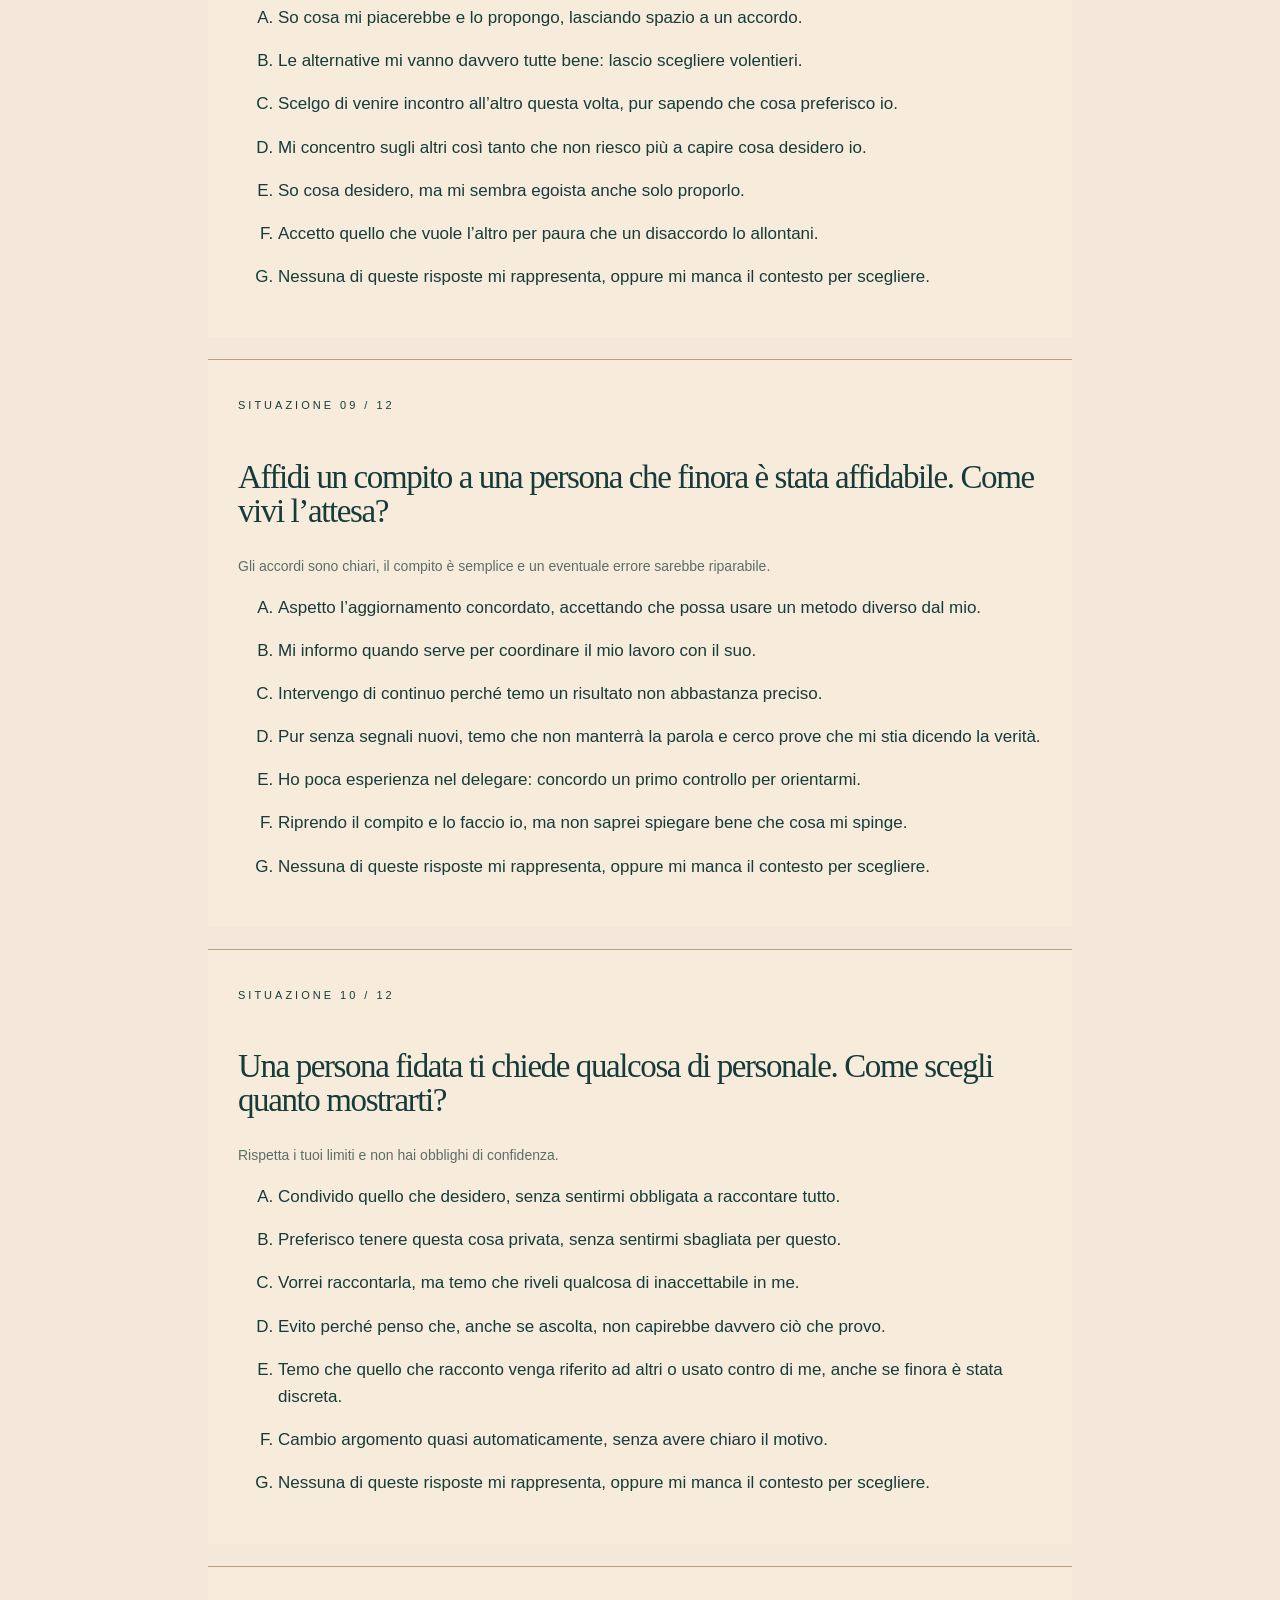
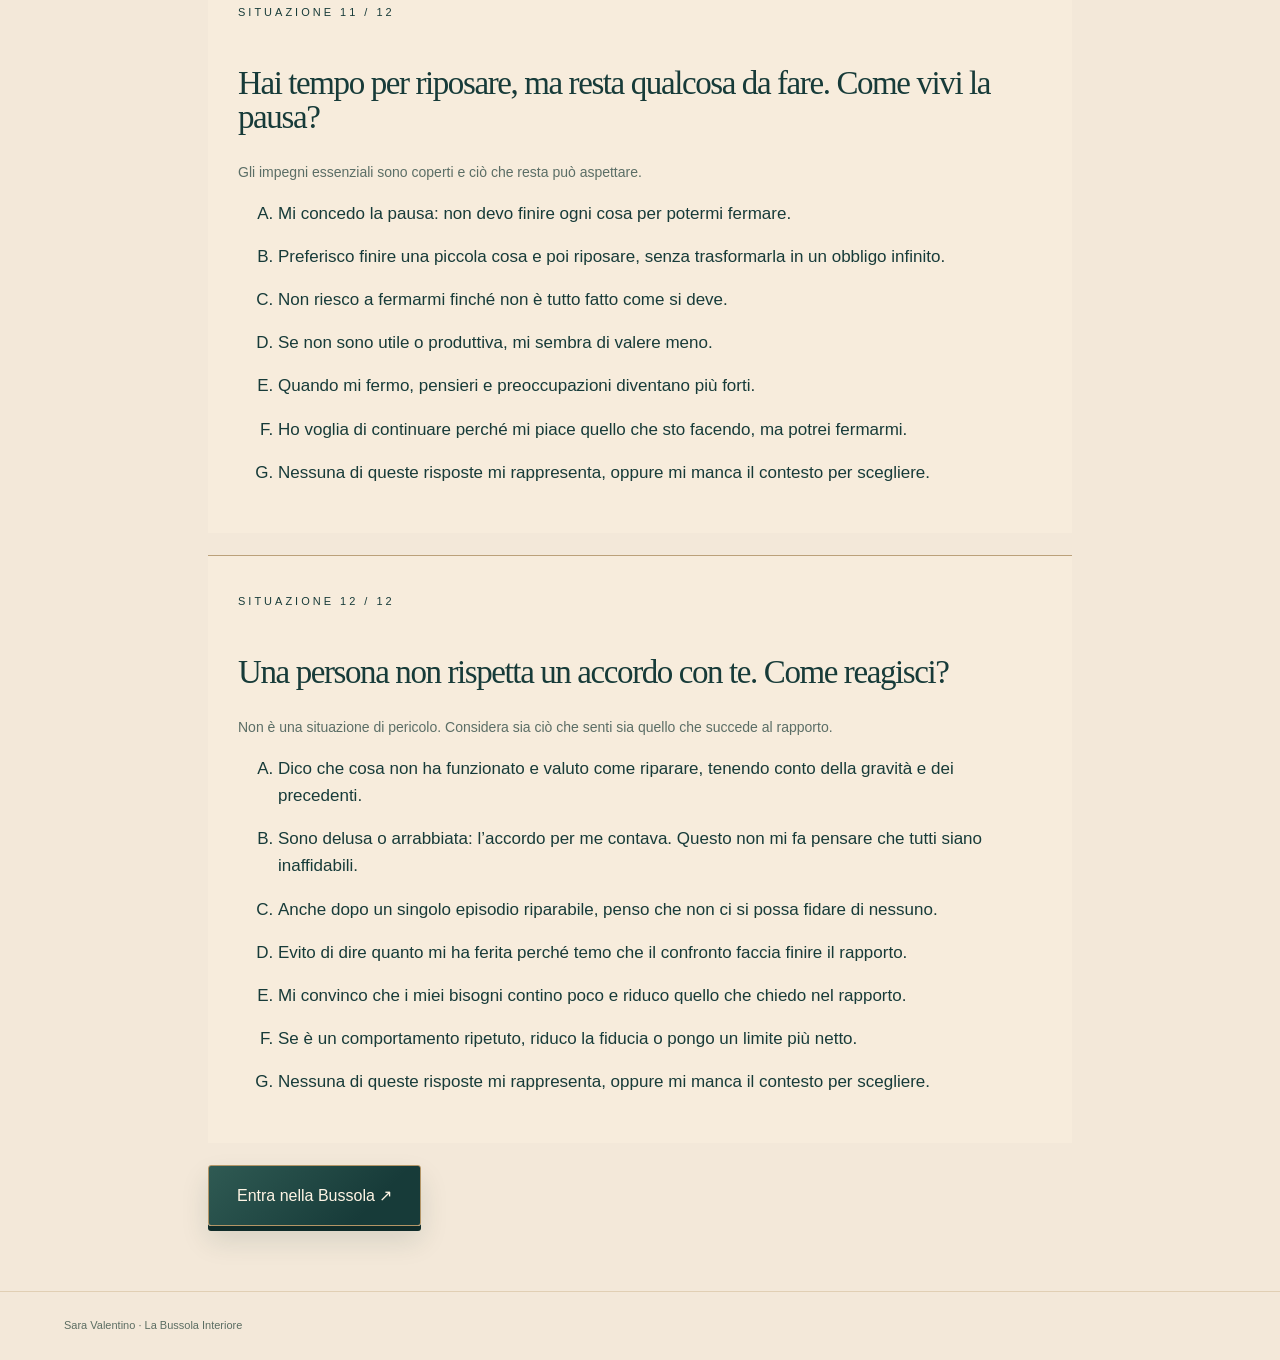
==== commit d7e0e545: "Privacy aggiornata: email per risultato e newsletter" ====
--- a/domande.html
+++ b/domande.html
@@ -1 +1 @@
-<!doctype html><html lang="it"><head><meta charset="utf-8"><meta name="viewport" content="width=device-width,initial-scale=1"><title>Le 12 domande | La Bussola Interiore</title><link rel="stylesheet" href="style.css"></head><body><header><a href="./" class="brand">SARA VALENTINO<span>LA BUSSOLA INTERIORE</span></a><a href="./" class="method">Torna alla Bussola ↗</a></header><main class="document"><span class="eyebrow">Le situazioni · tutte insieme</span><h1>Dodici momenti.<br><em>Più modi di viverli.</em></h1><p>Nel percorso puoi scegliere una o due risposte per situazione. Qui puoi leggerle tutte, senza compilare la Bussola. L’ultima opzione esclude le altre.</p><section class="profile"><span class="eyebrow">Situazione 01 / 12</span><h2>Una persona ti fa un complimento sul lavoro che hai svolto. Come lo ricevi?</h2><p class="note">Pensa a un episodio recente, senza decidere in anticipo che cosa dovrebbe significare.</p><ol type="A"><li>Mi fa piacere e ringrazio.</li><li>Mi imbarazza essere al centro dell’attenzione, ma credo al complimento.</li><li>Penso che il risultato non sia abbastanza buono per meritare quell’apprezzamento.</li><li>Mi chiedo se sia sincero o se voglia ottenere qualcosa.</li><li>Mi fa piacere, ma sento subito la pressione di dover mantenere quel livello.</li><li>Il complimento riguarda qualcosa che per me conta poco: lo accolgo senza particolare coinvolgimento.</li><li>Nessuna di queste risposte mi rappresenta, oppure mi manca il contesto per scegliere.</li></ol></section><section class="profile"><span class="eyebrow">Situazione 02 / 12</span><h2>Una persona cara tarda a rispondere a un messaggio. Quale reazione riconosci?</h2><p class="note">Considera una situazione senza urgenze e senza altri segnali concreti di rottura.</p><ol type="A"><li>Continuo con la mia giornata; posso aspettare o riscrivere se serve.</li><li>Mi infastidisce aspettare, ma non penso che il nostro rapporto sia in pericolo.</li><li>Temo che si stia allontanando da me, anche se non ho altri elementi.</li><li>Penso di avere detto qualcosa di sbagliato e rileggo il messaggio per capire come rimediare.</li><li>Mi domando se stia bene, soprattutto se il ritardo è insolito.</li><li>Controllo l’ultimo accesso o le notifiche quasi automaticamente.</li><li>Nessuna di queste risposte mi rappresenta, oppure mi manca il contesto per scegliere.</li></ol></section><section class="profile"><span class="eyebrow">Situazione 03 / 12</span><h2>Qualcuno si offre di ascoltarti dopo una giornata difficile. Che cosa fai?</h2><p class="note">La persona ha già rispettato le tue confidenze. Puoi scegliere quanto raccontare.</p><ol type="A"><li>Accetto e dico che cosa mi sarebbe utile: ascolto, un consiglio o semplice compagnia.</li><li>Preferisco prima stare sola per capire come mi sento; potrei parlarne più tardi.</li><li>Evito di parlarne: mi aspetto di non essere capita, anche da questa persona.</li><li>Vorrei raccontare, ma riduco quello che provo perché mi sembra di pesare troppo.</li><li>Ho paura che conoscere questa parte di me le faccia cambiare opinione su chi sono.</li><li>Fatico a trovare le parole per descrivere quello che sento.</li><li>Nessuna di queste risposte mi rappresenta, oppure mi manca il contesto per scegliere.</li></ol></section><section class="profile"><span class="eyebrow">Situazione 04 / 12</span><h2>In un gruppo hai un’opinione diversa. Come partecipi alla conversazione?</h2><p class="note">La discussione è rispettosa: nessuno ti minaccia o ti mette in pericolo.</p><ol type="A"><li>Dico quello che penso e ascolto gli altri, senza doverli convincere.</li><li>Scelgo di non intervenire: l’argomento mi interessa poco o non conosco abbastanza i fatti.</li><li>Cambio o nascondo la mia opinione per evitare di essere meno gradita.</li><li>Mi accorgo che adatto così tanto quello che penso da perdere la mia posizione.</li><li>Vorrei parlare, ma temo di apparire ridicola e di essere derisa.</li><li>Parlo con molta decisione e mi irrito se non mi ascoltano.</li><li>Nessuna di queste risposte mi rappresenta, oppure mi manca il contesto per scegliere.</li></ol></section><section class="profile"><span class="eyebrow">Situazione 05 / 12</span><h2>Hai commesso un piccolo errore che puoi correggere. Che cosa ti dici?</h2><p class="note">Non ha causato un danno grave. Considera il dialogo con te stessa, non solo quello che mostri.</p><ol type="A"><li>Mi dispiace: correggo quello che posso e cerco di capire come evitare di ripeterlo.</li><li>Mi sento un po’ in imbarazzo, ma dopo la correzione riesco ad andare oltre.</li><li>Non avrei dovuto sbagliare: continuo a rimproverarmi anche dopo avere risolto.</li><li>Passo da “ho sbagliato” a “sono incapace” o “sono sbagliata”.</li><li>La mia prima preoccupazione è che gli altri non mi stimino più.</li><li>Cerco subito di spiegare perché è successo.</li><li>Nessuna di queste risposte mi rappresenta, oppure mi manca il contesto per scegliere.</li></ol></section><section class="profile"><span class="eyebrow">Situazione 06 / 12</span><h2>Ti serve un aiuto pratico. Come ti muovi?</h2><p class="note">La richiesta è ragionevole e c’è qualcuno che potrebbe aiutarti, libero di dire sì o no.</p><ol type="A"><li>Chiedo in modo concreto e posso accettare un no senza svalutarmi.</li><li>Preferisco farlo da sola perché mi piace o perché è più semplice, non perché chiedere mi preoccupi.</li><li>Mi scuso molto o rinuncio: sento la richiesta come un peso eccessivo per l’altro.</li><li>Anche quando qualcuno sarebbe disponibile, penso che sui miei bisogni devo contare soltanto su me stessa.</li><li>Non chiedo perché temo che, rifiutando la richiesta, rifiuterebbe anche me.</li><li>Vorrei chiedere, ma continuo a pensare che nessuno lo farà abbastanza bene.</li><li>Nessuna di queste risposte mi rappresenta, oppure mi manca il contesto per scegliere.</li></ol></section><section class="profile"><span class="eyebrow">Situazione 07 / 12</span><h2>Una persona cara desidera una serata per sé. Come vivi questa scelta?</h2><p class="note">Il rapporto è rispettoso e non ci sono segnali concreti di rottura.</p><ol type="A"><li>Rispetto il suo spazio e posso dedicarmi a qualcosa che desidero io.</li><li>Mi dispiace perché avevo voglia di stare insieme, ma posso dirlo senza allarmarmi.</li><li>Temo che abbia meno bisogno di me e che prima o poi mi lasci.</li><li>Pur senza motivi concreti, mi viene il dubbio che non mi dica tutto su dove andrà o con chi.</li><li>Mi chiedo se questa scelta sia equilibrata rispetto a quanto tempo abbiamo insieme.</li><li>Chiedo che cosa farà o con chi sarà.</li><li>Nessuna di queste risposte mi rappresenta, oppure mi manca il contesto per scegliere.</li></ol></section><section class="profile"><span class="eyebrow">Situazione 08 / 12</span><h2>Dovete scegliere come trascorrere del tempo insieme. Che cosa succede alla tua preferenza?</h2><p class="note">Si tratta di una scelta quotidiana con persone che possono ascoltarti.</p><ol type="A"><li>So cosa mi piacerebbe e lo propongo, lasciando spazio a un accordo.</li><li>Le alternative mi vanno davvero tutte bene: lascio scegliere volentieri.</li><li>Scelgo di venire incontro all’altro questa volta, pur sapendo che cosa preferisco io.</li><li>Mi concentro sugli altri così tanto che non riesco più a capire cosa desidero io.</li><li>So cosa desidero, ma mi sembra egoista anche solo proporlo.</li><li>Accetto quello che vuole l’altro per paura che un disaccordo lo allontani.</li><li>Nessuna di queste risposte mi rappresenta, oppure mi manca il contesto per scegliere.</li></ol></section><section class="profile"><span class="eyebrow">Situazione 09 / 12</span><h2>Affidi un compito a una persona che finora è stata affidabile. Come vivi l’attesa?</h2><p class="note">Gli accordi sono chiari, il compito è semplice e un eventuale errore sarebbe riparabile.</p><ol type="A"><li>Aspetto l’aggiornamento concordato, accettando che possa usare un metodo diverso dal mio.</li><li>Mi informo quando serve per coordinare il mio lavoro con il suo.</li><li>Intervengo di continuo perché temo un risultato non abbastanza preciso.</li><li>Pur senza segnali nuovi, temo che non manterrà la parola e cerco prove che mi stia dicendo la verità.</li><li>Ho poca esperienza nel delegare: concordo un primo controllo per orientarmi.</li><li>Riprendo il compito e lo faccio io, ma non saprei spiegare bene che cosa mi spinge.</li><li>Nessuna di queste risposte mi rappresenta, oppure mi manca il contesto per scegliere.</li></ol></section><section class="profile"><span class="eyebrow">Situazione 10 / 12</span><h2>Una persona fidata ti chiede qualcosa di personale. Come scegli quanto mostrarti?</h2><p class="note">Rispetta i tuoi limiti e non hai obblighi di confidenza.</p><ol type="A"><li>Condivido quello che desidero, senza sentirmi obbligata a raccontare tutto.</li><li>Preferisco tenere questa cosa privata, senza sentirmi sbagliata per questo.</li><li>Vorrei raccontarla, ma temo che riveli qualcosa di inaccettabile in me.</li><li>Evito perché penso che, anche se ascolta, non capirebbe davvero ciò che provo.</li><li>Temo che quello che racconto venga riferito ad altri o usato contro di me, anche se finora è stata discreta.</li><li>Cambio argomento quasi automaticamente, senza avere chiaro il motivo.</li><li>Nessuna di queste risposte mi rappresenta, oppure mi manca il contesto per scegliere.</li></ol></section><section class="profile"><span class="eyebrow">Situazione 11 / 12</span><h2>Hai tempo per riposare, ma resta qualcosa da fare. Come vivi la pausa?</h2><p class="note">Gli impegni essenziali sono coperti e ciò che resta può aspettare.</p><ol type="A"><li>Mi concedo la pausa: non devo finire ogni cosa per potermi fermare.</li><li>Preferisco finire una piccola cosa e poi riposare, senza trasformarla in un obbligo infinito.</li><li>Non riesco a fermarmi finché non è tutto fatto come si deve.</li><li>Se non sono utile o produttiva, mi sembra di valere meno.</li><li>Quando mi fermo, pensieri e preoccupazioni diventano più forti.</li><li>Ho voglia di continuare perché mi piace quello che sto facendo, ma potrei fermarmi.</li><li>Nessuna di queste risposte mi rappresenta, oppure mi manca il contesto per scegliere.</li></ol></section><section class="profile"><span class="eyebrow">Situazione 12 / 12</span><h2>Una persona non rispetta un accordo con te. Come reagisci?</h2><p class="note">Non è una situazione di pericolo. Considera sia ciò che senti sia quello che succede al rapporto.</p><ol type="A"><li>Dico che cosa non ha funzionato e valuto come riparare, tenendo conto della gravità e dei precedenti.</li><li>Sono delusa o arrabbiata: l’accordo per me contava. Questo non mi fa pensare che tutti siano inaffidabili.</li><li>Anche dopo un singolo episodio riparabile, penso che non ci si possa fidare di nessuno.</li><li>Evito di dire quanto mi ha ferita perché temo che il confronto faccia finire il rapporto.</li><li>Mi convinco che i miei bisogni contino poco e riduco quello che chiedo nel rapporto.</li><li>Se è un comportamento ripetuto, riduco la fiducia o pongo un limite più netto.</li><li>Nessuna di queste risposte mi rappresenta, oppure mi manca il contesto per scegliere.</li></ol></section><a class="primary" href="./">Entra nella Bussola ↗</a></main><footer>Sara Valentino · La Bussola Interiore</footer></body></html>+<!doctype html><html lang="it"><head><meta charset="utf-8"><meta name="viewport" content="width=device-width,initial-scale=1"><title>Le 12 domande | La Bussola Interiore</title><link rel="stylesheet" href="style.css"></head><body><header><a href="./" class="brand">SARA VALENTINO<span>LA BUSSOLA INTERIORE</span></a><a href="./" class="method">Torna alla Bussola ↗</a></header><main class="document"><span class="eyebrow">Le situazioni · tutte insieme</span><h1>Dodici momenti.<br><em>Più modi di viverli.</em></h1><p>Nel percorso puoi scegliere una o due risposte per situazione. Qui puoi leggerle tutte, senza compilare la Bussola. L’ultima opzione esclude le altre.</p><section class="profile"><span class="eyebrow">Situazione 01 / 12</span><h2>Una persona ti fa un complimento sul lavoro che hai svolto. Come lo ricevi?</h2><p class="note">Pensa a un episodio recente, senza decidere in anticipo che cosa dovrebbe significare.</p><ol type="A"><li>Mi fa piacere e ringrazio.</li><li>Mi imbarazza essere al centro dell’attenzione, ma credo al complimento.</li><li>Penso che il risultato non sia abbastanza buono per meritare quell’apprezzamento.</li><li>Mi chiedo se sia sincero o se voglia ottenere qualcosa.</li><li>Mi fa piacere, ma sento subito la pressione di dover mantenere quel livello.</li><li>Il complimento riguarda qualcosa che per me conta poco: lo accolgo senza particolare coinvolgimento.</li><li>Nessuna di queste risposte mi rappresenta, oppure mi manca il contesto per scegliere.</li></ol></section><section class="profile"><span class="eyebrow">Situazione 02 / 12</span><h2>Una persona cara tarda a rispondere a un messaggio. Quale reazione riconosci?</h2><p class="note">Considera una situazione senza urgenze e senza altri segnali concreti di rottura.</p><ol type="A"><li>Continuo con la mia giornata; posso aspettare o riscrivere se serve.</li><li>Mi infastidisce aspettare, ma non penso che il nostro rapporto sia in pericolo.</li><li>Temo che si stia allontanando da me, anche se non ho altri elementi.</li><li>Penso di avere detto qualcosa di sbagliato e rileggo il messaggio per capire come rimediare.</li><li>Mi domando se stia bene, soprattutto se il ritardo è insolito.</li><li>Controllo l’ultimo accesso o le notifiche quasi automaticamente.</li><li>Nessuna di queste risposte mi rappresenta, oppure mi manca il contesto per scegliere.</li></ol></section><section class="profile"><span class="eyebrow">Situazione 03 / 12</span><h2>Qualcuno si offre di ascoltarti dopo una giornata difficile. Che cosa fai?</h2><p class="note">La persona ha già rispettato le tue confidenze. Puoi scegliere quanto raccontare.</p><ol type="A"><li>Accetto e dico che cosa mi sarebbe utile: ascolto, un consiglio o semplice compagnia.</li><li>Preferisco prima stare sola per capire come mi sento; potrei parlarne più tardi.</li><li>Evito di parlarne: mi aspetto di non essere capita, anche da questa persona.</li><li>Vorrei raccontare, ma riduco quello che provo perché mi sembra di pesare troppo.</li><li>Ho paura che conoscere questa parte di me le faccia cambiare opinione su chi sono.</li><li>Fatico a trovare le parole per descrivere quello che sento.</li><li>Nessuna di queste risposte mi rappresenta, oppure mi manca il contesto per scegliere.</li></ol></section><section class="profile"><span class="eyebrow">Situazione 04 / 12</span><h2>In un gruppo hai un’opinione diversa. Come partecipi alla conversazione?</h2><p class="note">La discussione è rispettosa: nessuno ti minaccia o ti mette in pericolo.</p><ol type="A"><li>Dico quello che penso e ascolto gli altri, senza doverli convincere.</li><li>Scelgo di non intervenire: l’argomento mi interessa poco o non conosco abbastanza i fatti.</li><li>Cambio o nascondo la mia opinione per evitare di essere meno gradita.</li><li>Mi accorgo che adatto così tanto quello che penso da perdere la mia posizione.</li><li>Vorrei parlare, ma temo di apparire ridicola e di essere derisa.</li><li>Parlo con molta decisione e mi irrito se non mi ascoltano.</li><li>Nessuna di queste risposte mi rappresenta, oppure mi manca il contesto per scegliere.</li></ol></section><section class="profile"><span class="eyebrow">Situazione 05 / 12</span><h2>Hai commesso un piccolo errore che puoi correggere. Che cosa ti dici?</h2><p class="note">Non ha causato un danno grave. Considera il dialogo con te stessa, non solo quello che mostri.</p><ol type="A"><li>Mi dispiace: correggo quello che posso e cerco di capire come evitare di ripeterlo.</li><li>Mi sento un po’ in imbarazzo, ma dopo la correzione riesco ad andare oltre.</li><li>Non avrei dovuto sbagliare: continuo a rimproverarmi anche dopo avere risolto.</li><li>Passo da “ho sbagliato” a “sono incapace” o “sono sbagliata”.</li><li>La mia prima preoccupazione è che gli altri non mi stimino più.</li><li>Cerco subito di spiegare perché è successo.</li><li>Nessuna di queste risposte mi rappresenta, oppure mi manca il contesto per scegliere.</li></ol></section><section class="profile"><span class="eyebrow">Situazione 06 / 12</span><h2>Ti serve un aiuto pratico. Come ti muovi?</h2><p class="note">La richiesta è ragionevole e c’è qualcuno che potrebbe aiutarti, libero di dire sì o no.</p><ol type="A"><li>Chiedo in modo concreto e posso accettare un no senza svalutarmi.</li><li>Preferisco farlo da sola perché mi piace o perché è più semplice, non perché chiedere mi preoccupi.</li><li>Mi scuso molto o rinuncio: sento la richiesta come un peso eccessivo per l’altro.</li><li>Anche quando qualcuno sarebbe disponibile, penso che sui miei bisogni devo contare soltanto su me stessa.</li><li>Non chiedo perché temo che, rifiutando la richiesta, rifiuterebbe anche me.</li><li>Vorrei chiedere, ma continuo a pensare che nessuno lo farà abbastanza bene.</li><li>Nessuna di queste risposte mi rappresenta, oppure mi manca il contesto per scegliere.</li></ol></section><section class="profile"><span class="eyebrow">Situazione 07 / 12</span><h2>Una persona cara desidera una serata per sé. Come vivi questa scelta?</h2><p class="note">Il rapporto è rispettoso e non ci sono segnali concreti di rottura.</p><ol type="A"><li>Rispetto il suo spazio e posso dedicarmi a qualcosa che desidero io.</li><li>Mi dispiace perché avevo voglia di stare insieme, ma posso dirlo senza allarmarmi.</li><li>Temo che abbia meno bisogno di me e che prima o poi mi lasci.</li><li>Pur senza motivi concreti, mi viene il dubbio che non mi dica tutto su dove andrà o con chi.</li><li>Mi chiedo se questa scelta sia equilibrata rispetto a quanto tempo abbiamo insieme.</li><li>Chiedo che cosa farà o con chi sarà.</li><li>Nessuna di queste risposte mi rappresenta, oppure mi manca il contesto per scegliere.</li></ol></section><section class="profile"><span class="eyebrow">Situazione 08 / 12</span><h2>Dovete scegliere come trascorrere del tempo insieme. Che cosa succede alla tua preferenza?</h2><p class="note">Si tratta di una scelta quotidiana con persone che possono ascoltarti.</p><ol type="A"><li>So cosa mi piacerebbe e lo propongo, lasciando spazio a un accordo.</li><li>Le alternative mi vanno davvero tutte bene: lascio scegliere volentieri.</li><li>Scelgo di venire incontro all’altro questa volta, pur sapendo che cosa preferisco io.</li><li>Mi concentro sugli altri così tanto che non riesco più a capire cosa desidero io.</li><li>So cosa desidero, ma mi sembra egoista anche solo proporlo.</li><li>Accetto quello che vuole l’altro per paura che un disaccordo lo allontani.</li><li>Nessuna di queste risposte mi rappresenta, oppure mi manca il contesto per scegliere.</li></ol></section><section class="profile"><span class="eyebrow">Situazione 09 / 12</span><h2>Affidi un compito a una persona che finora è stata affidabile. Come vivi l’attesa?</h2><p class="note">Gli accordi sono chiari, il compito è semplice e un eventuale errore sarebbe riparabile.</p><ol type="A"><li>Aspetto l’aggiornamento concordato, accettando che possa usare un metodo diverso dal mio.</li><li>Mi informo quando serve per coordinare il mio lavoro con il suo.</li><li>Intervengo di continuo perché temo un risultato non abbastanza preciso.</li><li>Pur senza segnali nuovi, temo che non manterrà la parola e cerco prove che mi stia dicendo la verità.</li><li>Ho poca esperienza nel delegare: concordo un primo controllo per orientarmi.</li><li>Riprendo il compito e lo faccio io, ma non saprei spiegare bene che cosa mi spinge.</li><li>Nessuna di queste risposte mi rappresenta, oppure mi manca il contesto per scegliere.</li></ol></section><section class="profile"><span class="eyebrow">Situazione 10 / 12</span><h2>Una persona fidata ti chiede qualcosa di personale. Come scegli quanto mostrarti?</h2><p class="note">Rispetta i tuoi limiti e non hai obblighi di confidenza.</p><ol type="A"><li>Condivido quello che desidero, senza sentirmi obbligata a raccontare tutto.</li><li>Preferisco tenere questa cosa privata, senza sentirmi sbagliata per questo.</li><li>Vorrei raccontarla, ma temo che riveli qualcosa di inaccettabile in me.</li><li>Evito perché penso che, anche se ascolta, non capirebbe davvero ciò che provo.</li><li>Temo che quello che racconto venga riferito ad altri o usato contro di me, anche se finora è stata discreta.</li><li>Cambio argomento quasi automaticamente, senza avere chiaro il motivo.</li><li>Nessuna di queste risposte mi rappresenta, oppure mi manca il contesto per scegliere.</li></ol></section><section class="profile"><span class="eyebrow">Situazione 11 / 12</span><h2>Hai tempo per riposare, ma resta qualcosa da fare. Come vivi la pausa?</h2><p class="note">Gli impegni essenziali sono coperti e ciò che resta può aspettare.</p><ol type="A"><li>Mi concedo la pausa: non devo finire ogni cosa per potermi fermare.</li><li>Preferisco finire una piccola cosa e poi riposare, senza trasformarla in un obbligo infinito.</li><li>Non riesco a fermarmi finché non è tutto fatto come si deve.</li><li>Se non sono utile o produttiva, mi sembra di valere meno.</li><li>Quando mi fermo, pensieri e preoccupazioni diventano più forti.</li><li>Ho voglia di continuare perché mi piace quello che sto facendo, ma potrei fermarmi.</li><li>Nessuna di queste risposte mi rappresenta, oppure mi manca il contesto per scegliere.</li></ol></section><section class="profile"><span class="eyebrow">Situazione 12 / 12</span><h2>Una persona non rispetta un accordo con te. Come reagisci?</h2><p class="note">Non è una situazione di pericolo. Considera sia ciò che senti sia quello che succede al rapporto.</p><ol type="A"><li>Dico che cosa non ha funzionato e valuto come riparare, tenendo conto della gravità e dei precedenti.</li><li>Sono delusa o arrabbiata: l’accordo per me contava. Questo non mi fa pensare che tutti siano inaffidabili.</li><li>Anche dopo un singolo episodio riparabile, penso che non ci si possa fidare di nessuno.</li><li>Evito di dire quanto mi ha ferita perché temo che il confronto faccia finire il rapporto.</li><li>Mi convinco che i miei bisogni contino poco e riduco quello che chiedo nel rapporto.</li><li>Se è un comportamento ripetuto, riduco la fiducia o pongo un limite più netto.</li><li>Nessuna di queste risposte mi rappresenta, oppure mi manca il contesto per scegliere.</li></ol></section><a class="primary" href="./" style="color:#fff5e5">Entra nella Bussola ↗</a></main><footer>Sara Valentino · La Bussola Interiore</footer></body></html>
